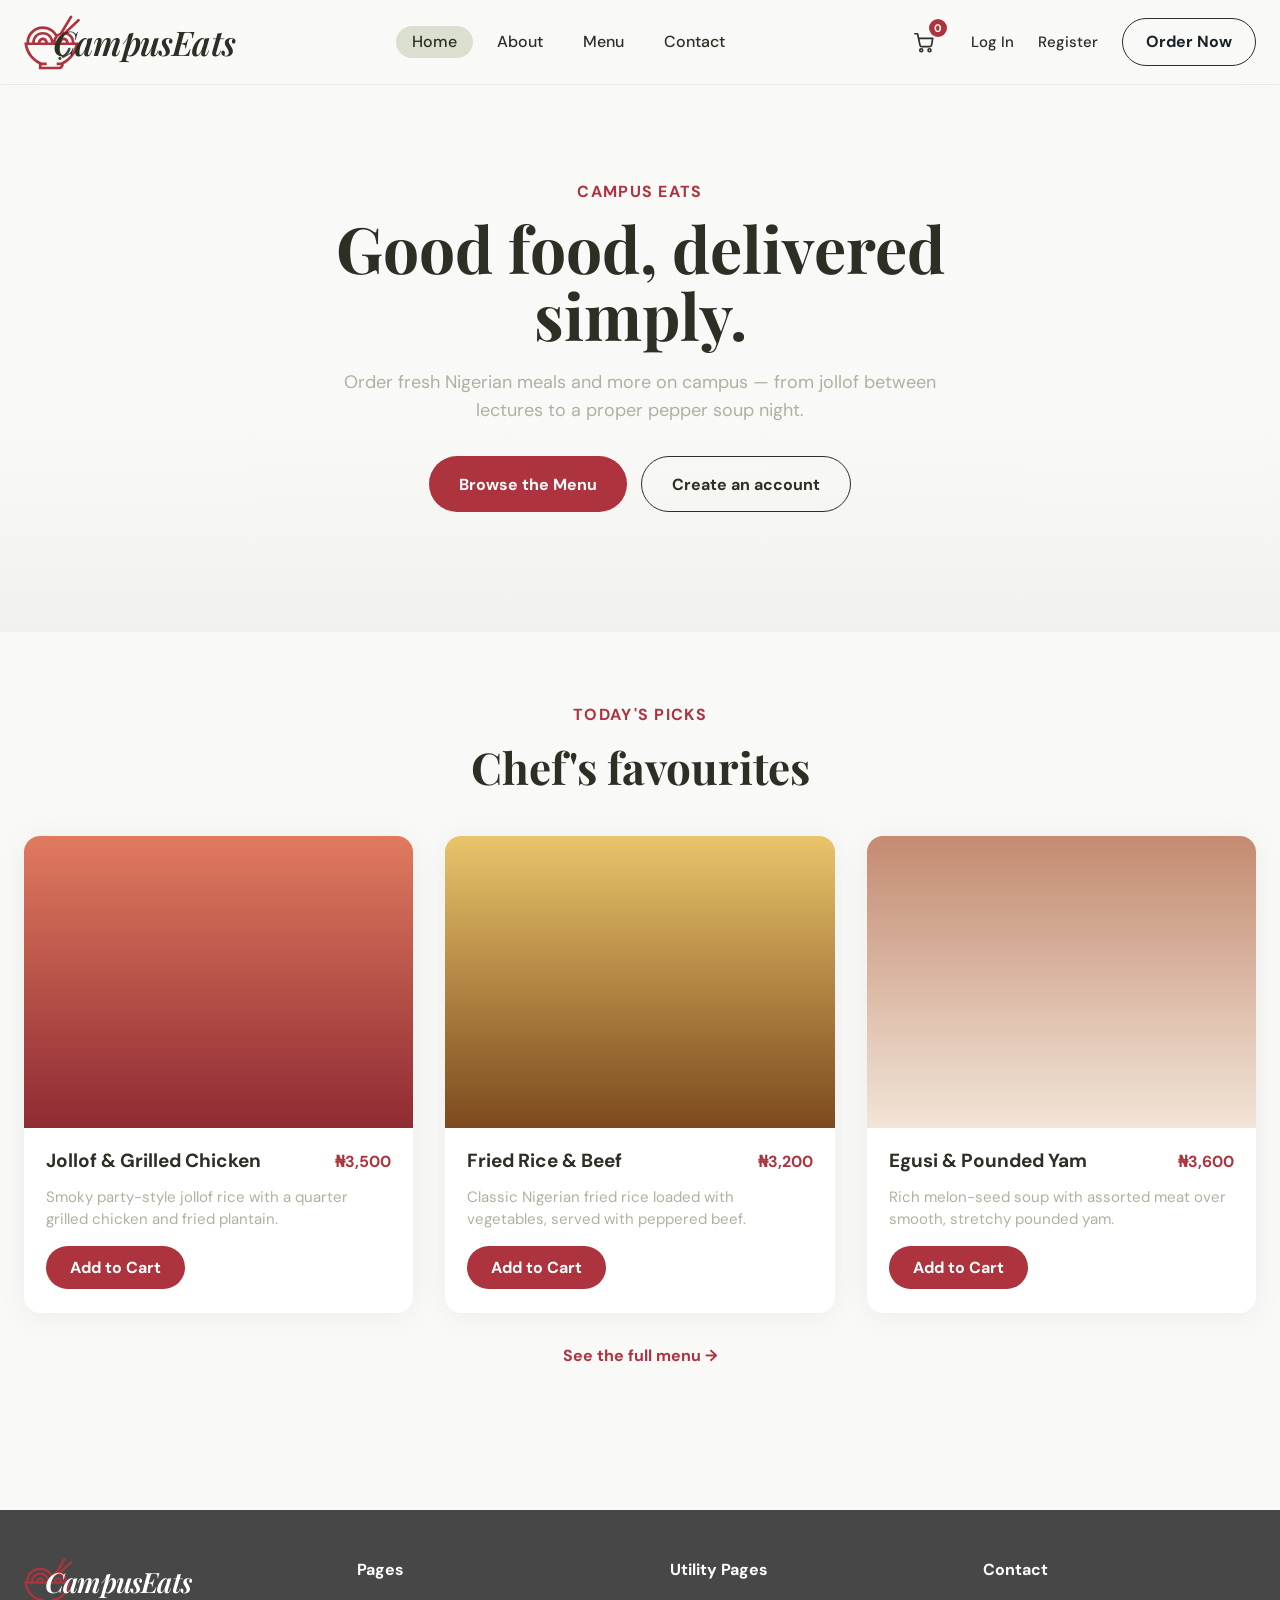
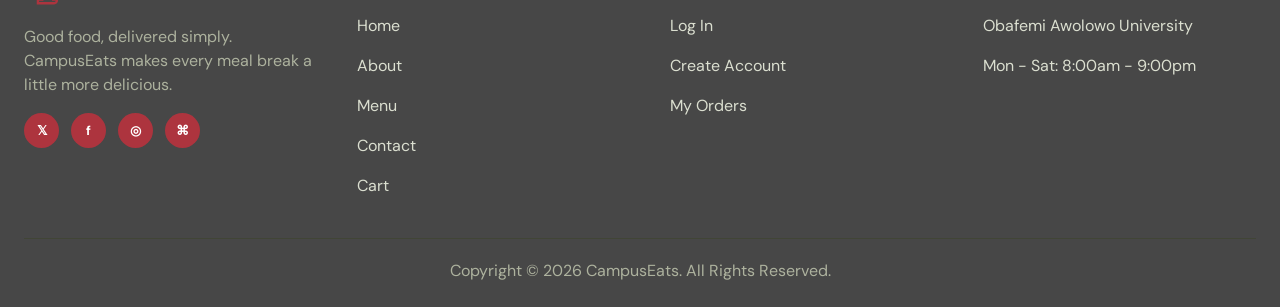
==== index.html @ 6d00146e "feat: live TheMealDB menu strip, data contract + price tablet, cart model & badge, client auth" ====
<!DOCTYPE html>
<html lang="en">
<head>
  <meta charset="UTF-8">
  <meta name="viewport" content="width=device-width, initial-scale=1.0">
  <title>CampusEats | Online Food Ordering</title>
  <link rel="stylesheet" href="css/base.css">
  <link rel="stylesheet" href="css/components.css">
  <link rel="stylesheet" href="css/pages/index.css">
</head>
<body>
  <main id="main">
    <section class="home-hero">
      <div class="site-shell home-intro">
        <p class="eyebrow">Campus Eats</p>
        <h1>Good food, delivered simply.</h1>
        <p>Order fresh Nigerian meals and more on campus — from jollof between lectures to a proper pepper soup night.</p>
        <div class="home-cta">
          <a class="home-button" href="pages/menu.html">Browse the Menu</a>
          <a class="home-button home-button--ghost" href="pages/register.html">Create an account</a>
        </div>
      </div>
    </section>

    <section class="featured site-shell">
      <div class="featured-heading">
        <p class="eyebrow">Today's Picks</p>
        <h2>Chef's favourites</h2>
      </div>
      <div class="menu-grid" id="featured-grid"></div>
      <p class="featured-more"><a href="pages/menu.html">See the full menu →</a></p>
    </section>
  </main>
  <script src="js/storage.js"></script>
  <script src="js/utils.js"></script>
  <script src="js/data.js"></script>
  <script src="js/cart.js"></script>
  <script src="js/auth.js"></script>
  <script src="js/components.js"></script>
  <script src="js/home.js"></script>
</body>
</html>
---- css/base.css ----
@import url('https://fonts.googleapis.com/css2?family=DM+Sans:wght@400;500;700&family=Playfair+Display:ital,wght@0,600;1,600&display=swap');

:root { --ink: #2c2f24; --charcoal: #474747; --cream: #f9f9f7; --sage: #dbdfd0; --muted: #adb29e; --footer-text: #dbdfd0; --accent: #ad343e; }
* { box-sizing: border-box; }
html { min-height: 100%; }
body { min-height: 100vh; margin: 0; display: flex; flex-direction: column; color: var(--ink); background: var(--cream); font-family: 'DM Sans', Arial, sans-serif; }
body.no-scroll { overflow: hidden; }
a { color: inherit; }
main { flex: 1; min-height: 20vh; display: flex; flex-direction: column; justify-content: center; }
---- css/components.css ----
.site-shell { width: min(1296px, calc(100% - 48px)); margin: 0 auto; }
.site-header { position: sticky; top: 0; z-index: 200; background: rgba(249, 249, 247, 0.85); backdrop-filter: blur(14px) saturate(180%); -webkit-backdrop-filter: blur(14px) saturate(180%); border-bottom: 1px solid rgba(44, 47, 36, 0.08); }
.primary-nav { display: flex; align-items: center; justify-content: space-between; min-height: 84px; position: relative; }
.brand { display: inline-flex; align-items: center; min-width: 212px; text-decoration: none; }
.brand img { width: 56px; height: 55px; object-fit: contain; }
.brand span { margin-left: -27px; color: var(--ink); font-family: 'Playfair Display', Georgia, serif; font-size: 34px; font-style: italic; font-weight: 600; letter-spacing: -.8px; white-space: nowrap; }
.nav-links { display: flex; align-items: center; gap: 8px; }
.nav-links a { padding: 4px 16px; border-radius: 34px; color: var(--ink); font-size: 16px; font-weight: 500; line-height: 24px; text-decoration: none; }
.nav-links a:hover, .nav-links .is-active { background: var(--sage); }
.table-button { border: 1.5px solid var(--ink); border-radius: 118px; padding: 11px 23px; color: #182226; font-weight: 700; line-height: 24px; text-decoration: none; }
.table-button:hover { color: #fff; background: var(--ink); }
.nav-toggle { display: none; border: 0; color: var(--ink); background: transparent; font-size: 25px; cursor: pointer; padding: 4px; }

.nav-actions { display: flex; align-items: center; gap: 14px; }
.cart-link { position: relative; display: inline-flex; align-items: center; justify-content: center; width: 46px; height: 46px; border-radius: 50%; color: var(--ink); text-decoration: none; }
.cart-link:hover { background: var(--sage); }
.cart-badge { position: absolute; top: 0; right: 0; min-width: 18px; height: 18px; display: inline-flex; align-items: center; justify-content: center; border-radius: 118px; padding: 0 5px; color: #fff; background: var(--accent); font-size: 11px; font-weight: 700; line-height: 1; }
.auth-state { display: inline-flex; align-items: center; gap: 4px; }
.auth-link { padding: 8px 10px; border-radius: 34px; color: var(--ink); font-size: 15px; font-weight: 500; text-decoration: none; }
.auth-link:hover { background: var(--sage); }
.auth-welcome { color: var(--ink); font-size: 15px; font-weight: 600; }
.auth-button { border: 0; border-radius: 34px; padding: 8px 14px; color: var(--accent); background: transparent; font: inherit; font-size: 15px; font-weight: 700; cursor: pointer; }
.auth-button:hover { background: var(--sage); }

.form-status { margin: -8px 0 0; color: var(--accent); font-size: 15px; font-weight: 600; text-align: center; line-height: 22px; }
.form-status.is-success { color: #2f7d4f; }

.site-footer { margin-top: 48px; padding-top: 48px; color: var(--footer-text); background: var(--charcoal); }
.footer-grid { display: grid; grid-template-columns: 293px 1fr 1fr 1fr; gap: 40px; padding-bottom: 40px; }
.brand--footer { margin-bottom: 20px; }.brand--footer img { width: 48px; height: 47px; }.brand--footer span { color: #fff; font-size: 28px; }
.footer-intro p { margin: 0 0 16px; color: var(--muted); font-size: 16px; line-height: 24px; }
.social-links { display: flex; align-items: center; gap: 4px; }
.social-links a { display: grid; width: 27px; height: 27px; place-items: center; border-radius: 50%; color: #fff; background: rgba(255,255,255,.12); font-weight: 700; font-size: 13px; text-decoration: none; }
.social-links--footer { gap: 12px; }.social-links--footer a { width: 35px; height: 35px; background: var(--accent); }
.footer-links { display: flex; flex-direction: column; gap: 16px; }.footer-links h2 { margin: 0 0 16px; color: #fff; font-size: 16px; line-height: 24px; }.footer-links a, .footer-links span { color: var(--footer-text); font-size: 16px; line-height: 24px; text-decoration: none; }.footer-links a:hover { color: #fff; }
.footer-bottom { border-top: 1px solid #414536; padding: 20px 0 24px; color: var(--muted); text-align: center; font-size: 16px; line-height: 24px; }

.brand:focus-visible, .nav-toggle:focus-visible, .nav-links a:focus-visible, .table-button:focus-visible, .cart-link:focus-visible, .auth-link:focus-visible, .auth-button:focus-visible, .social-links a:focus-visible, .footer-links a:focus-visible {
  outline: 3px solid var(--accent); outline-offset: 2px; border-radius: 4px;
}

.auth-hero { min-height: 740px; padding: 88px 24px 120px; background: linear-gradient(180deg, #f9f9f7 0, #f9f9f7 62%, #f1f1ed 100%); }.auth-heading { max-width: 620px; margin: 0 auto 42px; text-align: center; }.eyebrow { margin: 0 0 12px; color: #ad343e; font-size: 16px; font-weight: 700; letter-spacing: .08em; text-transform: uppercase; }.auth-heading h1 { margin: 0; color: #2c2f24; font-family: 'Playfair Display', Georgia, serif; font-size: clamp(42px, 5vw, 64px); line-height: 1.05; }.auth-heading > p:last-child { margin: 20px auto 0; color: #737865; font-size: 18px; line-height: 28px; }.auth-card { display: grid; gap: 24px; width: min(100%, 560px); margin: 0 auto; padding: 40px; border-radius: 16px; background: #fff; box-shadow: 0 3px 60px rgba(0,0,0,.08); }.form-row { display: grid; grid-template-columns: 1fr 1fr; gap: 20px; }.form-field { display: grid; gap: 8px; }.form-field label { color: #2c2f24; font-size: 16px; font-weight: 700; line-height: 24px; }.form-field input { width: 100%; height: 60px; border: 1px solid #dbdfd0; border-radius: 72px; padding: 0 24px; color: #2c2f24; background: #fff; font: inherit; outline: none; }.form-field input::placeholder { color: #737865; }.form-field input:focus { border-color: #ad343e; box-shadow: 0 0 0 3px rgba(173,52,62,.12); }.auth-options { display: flex; justify-content: space-between; gap: 16px; margin-top: -4px; font-size: 14px; }.auth-options a, .check-label a, .auth-switch a { color: #ad343e; font-weight: 700; }.check-label { display: inline-flex; align-items: flex-start; gap: 9px; color: #737865; font-size: 14px; line-height: 20px; }.check-label input { width: 16px; height: 16px; margin: 2px 0 0; accent-color: #ad343e; }.terms { margin-top: -3px; }.auth-submit { display: inline-flex; width: 100%; min-height: 64px; align-items: center; justify-content: center; border: 0; border-radius: 118px; padding: 16px 32px; color: #fff; background: #ad343e; font: inherit; font-weight: 700; line-height: 24px; cursor: pointer; }.auth-submit:hover { background: #902a32; }.auth-switch { margin: 0; color: #737865; text-align: center; font-size: 14px; }.auth-switch a { text-decoration: none; }.auth-switch a:hover, .auth-options a:hover, .check-label a:hover { text-decoration: underline; }@media (max-width: 540px) { .auth-hero { min-height: auto; padding: 64px 16px 78px; }.auth-heading { margin-bottom: 30px; }.auth-heading > p:last-child { font-size: 16px; line-height: 25px; }.auth-card { gap: 20px; padding: 28px 20px; }.form-row { grid-template-columns: 1fr; gap: 20px; }.auth-options { align-items: flex-start; flex-direction: column; gap: 10px; } }

@media (max-width: 1100px) { .footer-grid { grid-template-columns: 1fr 1fr; gap: 32px; }.footer-intro { grid-column: 1 / -1; } }

@media (max-width: 760px) {
  .site-shell { width: min(100% - 32px, 1296px); }
  .primary-nav { min-height: 72px; }
  .brand { min-width: 0; }
  .brand img { width: 45px; height: 44px; }
  .brand span { font-size: 27px; }
  .nav-toggle { display: block; margin-left: auto; }
  .table-button { display: none; }
  .nav-actions { gap: 8px; }
  .auth-state { display: none; }
  .nav-links { display: none; width: 100%; flex-direction: column; align-items: center; gap: 8px; padding: 8px 0 48px; }
  .nav-links.is-open { display: flex; }
  .site-header.is-menu-open { display: flex; position: fixed; inset: 0; overflow-y: auto; flex-direction: column; background: rgba(249, 249, 247, 0.85); border-bottom: 0; }
  .site-header.is-menu-open .primary-nav { flex: 1; min-height: 0; width: 100%; flex-direction: column; align-items: center; justify-content: center; gap: 16px; padding: 24px 24px 48px; }
  .site-header.is-menu-open .nav-toggle { position: absolute; top: 22px; right: 8px; }
  .site-header.is-menu-open .brand { display: none; }
  .nav-links a { padding: 14px 20px; color: var(--ink); font-size: 22px; }
  .nav-links a:hover, .nav-links .is-active { background: var(--sage); color: var(--ink); }
  .site-footer { margin-top: 32px; padding-top: 40px; }
  .footer-grid { grid-template-columns: 1fr; gap: 32px; padding-bottom: 32px; }
  .footer-bottom { padding: 20px 0 24px; font-size: 14px; }
}
---- css/pages/index.css ----
.home-hero { padding: 96px 24px 120px; background: linear-gradient(180deg, #f9f9f7 0, #f9f9f7 62%, #f1f1ed 100%); }
.home-intro { max-width: 640px; text-align: center; }
.home-intro h1 { margin: 0; color: var(--ink); font-family: "Playfair Display", Georgia, serif; font-size: clamp(40px, 5.5vw, 64px); line-height: 1.05; }
.home-intro > p:last-of-type { margin: 20px auto 0; color: var(--muted); font-size: 18px; line-height: 28px; }
.home-cta { display: flex; flex-wrap: wrap; justify-content: center; gap: 14px; margin-top: 32px; }
.home-button { display: inline-flex; min-height: 56px; align-items: center; justify-content: center; border-radius: 118px; padding: 14px 30px; color: #fff; background: var(--accent); font-weight: 700; text-decoration: none; }
.home-button:hover { background: #902a32; }
.home-button--ghost { color: var(--ink); background: transparent; border: 1.5px solid var(--ink); }
.home-button--ghost:hover { color: #fff; background: var(--ink); }

.featured { padding: 72px 0 80px; }
.featured-heading { text-align: center; margin-bottom: 40px; }
.featured-heading h2 { margin: 0; color: var(--ink); font-family: "Playfair Display", Georgia, serif; font-size: clamp(30px, 4vw, 44px); }
.featured-more { text-align: center; margin-top: -16px; }
.featured-more a { color: var(--accent); font-weight: 700; text-decoration: none; }
.featured-more a:hover { text-decoration: underline; }

.menu-grid { display: grid; grid-template-columns: repeat(3, 1fr); gap: 32px; padding-bottom: 48px; }
.menu-card { display: flex; flex-direction: column; overflow: hidden; border-radius: 16px; background: #fff; box-shadow: 0 3px 30px rgba(0, 0, 0, 0.06); }
.menu-card-media { aspect-ratio: 4 / 3; overflow: hidden; background: var(--sage); }
.menu-card-media img { width: 100%; height: 100%; object-fit: cover; display: block; }
.menu-card-body { display: flex; flex-direction: column; gap: 12px; padding: 20px 22px 24px; }
.menu-card-top { display: flex; align-items: baseline; justify-content: space-between; gap: 12px; }
.menu-card-top h3 { margin: 0; color: var(--ink); font-size: 19px; line-height: 26px; }
.menu-card-top .price { flex-shrink: 0; color: var(--accent); font-weight: 700; }
.menu-card-body p { margin: 0; color: var(--muted); font-size: 15px; line-height: 22px; }
.btn-add { align-self: flex-start; margin-top: 4px; border: 0; border-radius: 118px; padding: 11px 24px; color: #fff; background: var(--accent); font: inherit; font-weight: 700; cursor: pointer; }
.btn-add:hover { background: #902a32; }

@media (max-width: 1024px) { .menu-grid { grid-template-columns: repeat(2, 1fr); } }
@media (max-width: 620px) {
  .home-hero { padding: 64px 16px 80px; }
  .menu-grid { grid-template-columns: 1fr; gap: 24px; }
  .featured { padding: 56px 0 64px; }
}
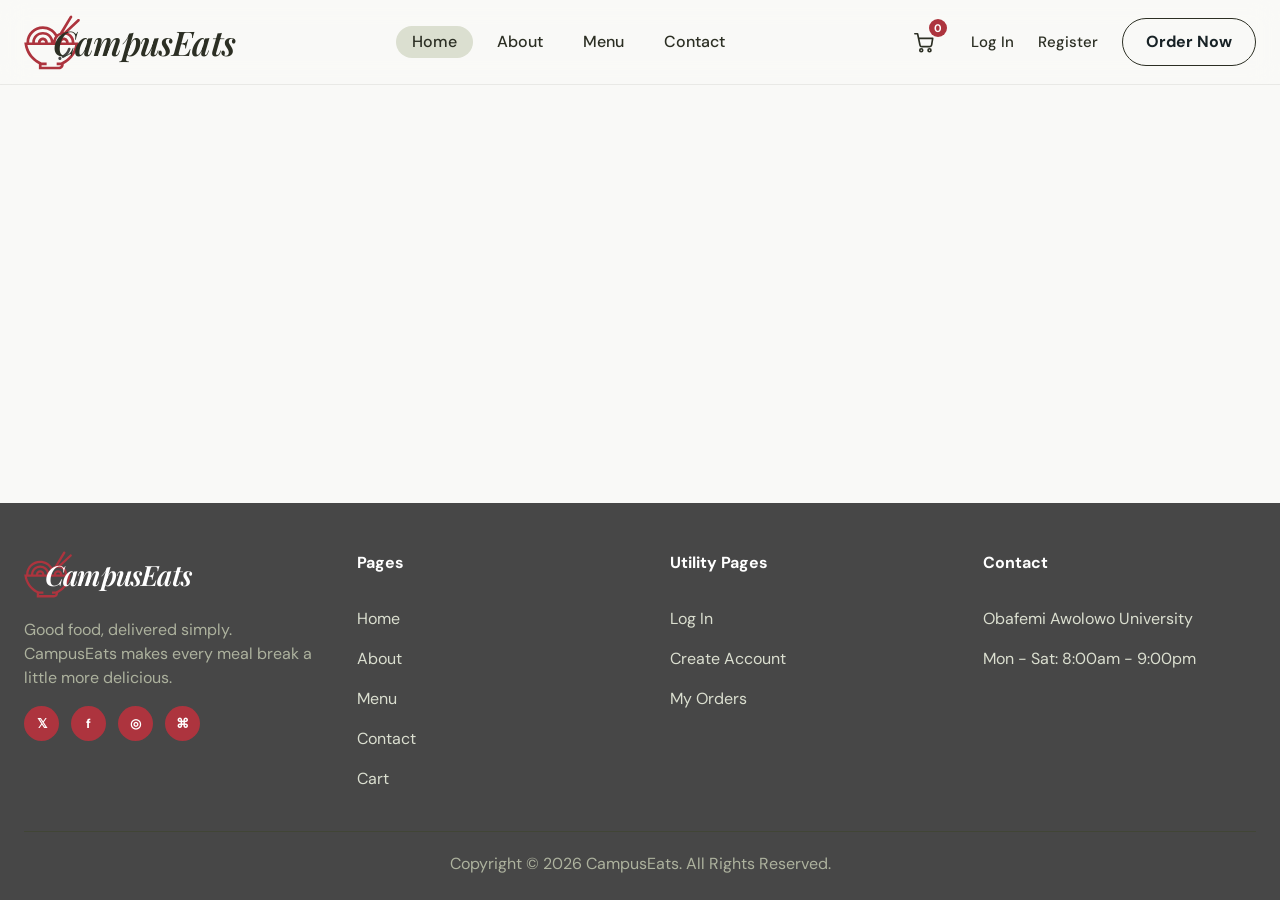
==== commit 28ef3276: "Redesign menu with pagination and live food images; move auth to root" ====
--- a/index.html
+++ b/index.html
@@ -9,34 +9,12 @@
   <link rel="stylesheet" href="css/pages/index.css">
 </head>
 <body>
-  <main id="main">
-    <section class="home-hero">
-      <div class="site-shell home-intro">
-        <p class="eyebrow">Campus Eats</p>
-        <h1>Good food, delivered simply.</h1>
-        <p>Order fresh Nigerian meals and more on campus — from jollof between lectures to a proper pepper soup night.</p>
-        <div class="home-cta">
-          <a class="home-button" href="pages/menu.html">Browse the Menu</a>
-          <a class="home-button home-button--ghost" href="pages/register.html">Create an account</a>
-        </div>
-      </div>
-    </section>
-
-    <section class="featured site-shell">
-      <div class="featured-heading">
-        <p class="eyebrow">Today's Picks</p>
-        <h2>Chef's favourites</h2>
-      </div>
-      <div class="menu-grid" id="featured-grid"></div>
-      <p class="featured-more"><a href="pages/menu.html">See the full menu →</a></p>
-    </section>
-  </main>
+  <main id="main"></main>
   <script src="js/storage.js"></script>
   <script src="js/utils.js"></script>
   <script src="js/data.js"></script>
   <script src="js/cart.js"></script>
   <script src="js/auth.js"></script>
   <script src="js/components.js"></script>
-  <script src="js/home.js"></script>
 </body>
 </html>
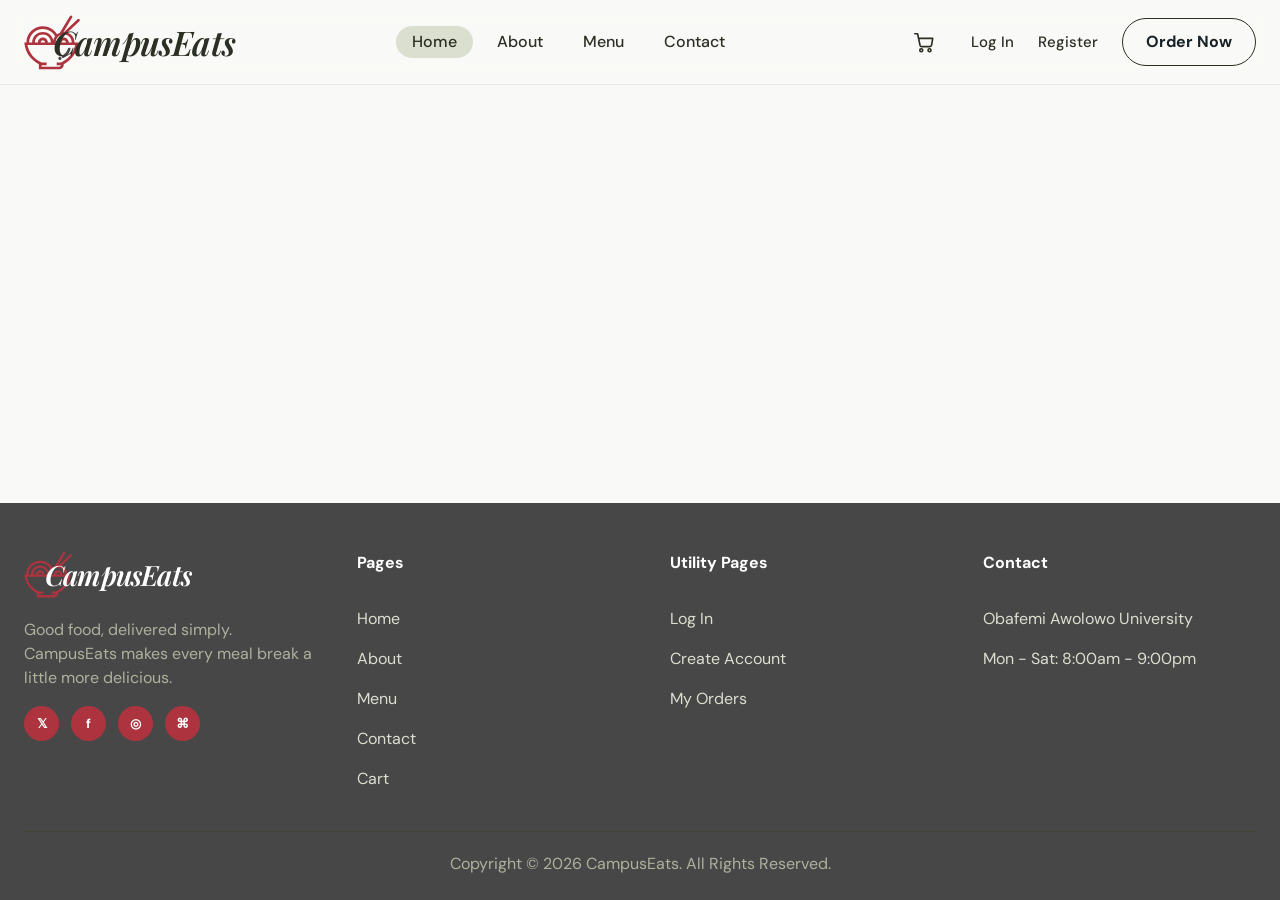
==== commit 5d4bbb81: "Show sign-in/register toast instead of inline prompt; add logo favicon to all pages" ====
--- a/index.html
+++ b/index.html
@@ -5,6 +5,7 @@
   <meta name="viewport" content="width=device-width, initial-scale=1.0">
   <title>CampusEats | Online Food Ordering</title>
   <link rel="stylesheet" href="css/base.css">
+  <link rel="icon" type="image/svg+xml" href="assets/logo-mark.svg">
   <link rel="stylesheet" href="css/components.css">
   <link rel="stylesheet" href="css/pages/index.css">
 </head>
--- a/css/base.css
+++ b/css/base.css
@@ -2,6 +2,7 @@
 
 :root { --ink: #2c2f24; --charcoal: #474747; --cream: #f9f9f7; --sage: #dbdfd0; --muted: #adb29e; --footer-text: #dbdfd0; --accent: #ad343e; }
 * { box-sizing: border-box; }
+[hidden] { display: none !important; }
 html { min-height: 100%; }
 body { min-height: 100vh; margin: 0; display: flex; flex-direction: column; color: var(--ink); background: var(--cream); font-family: 'DM Sans', Arial, sans-serif; }
 body.no-scroll { overflow: hidden; }
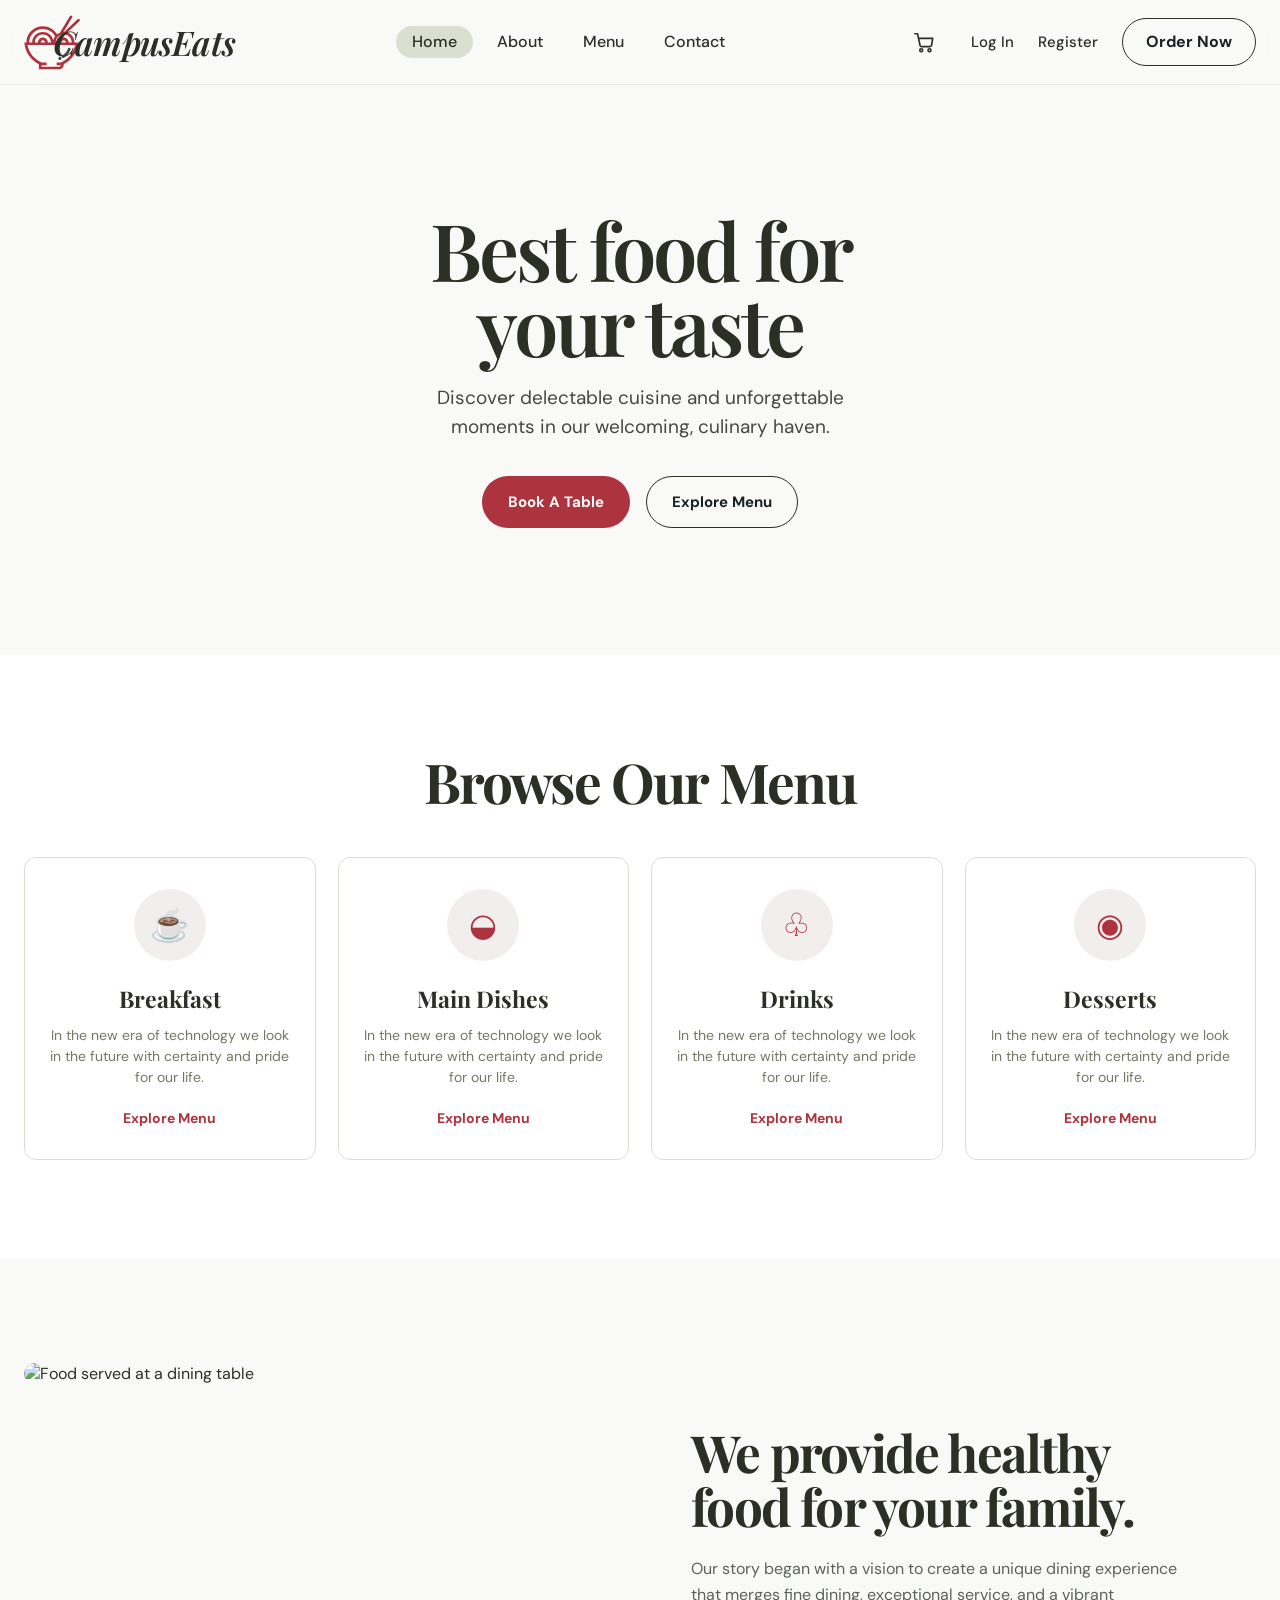
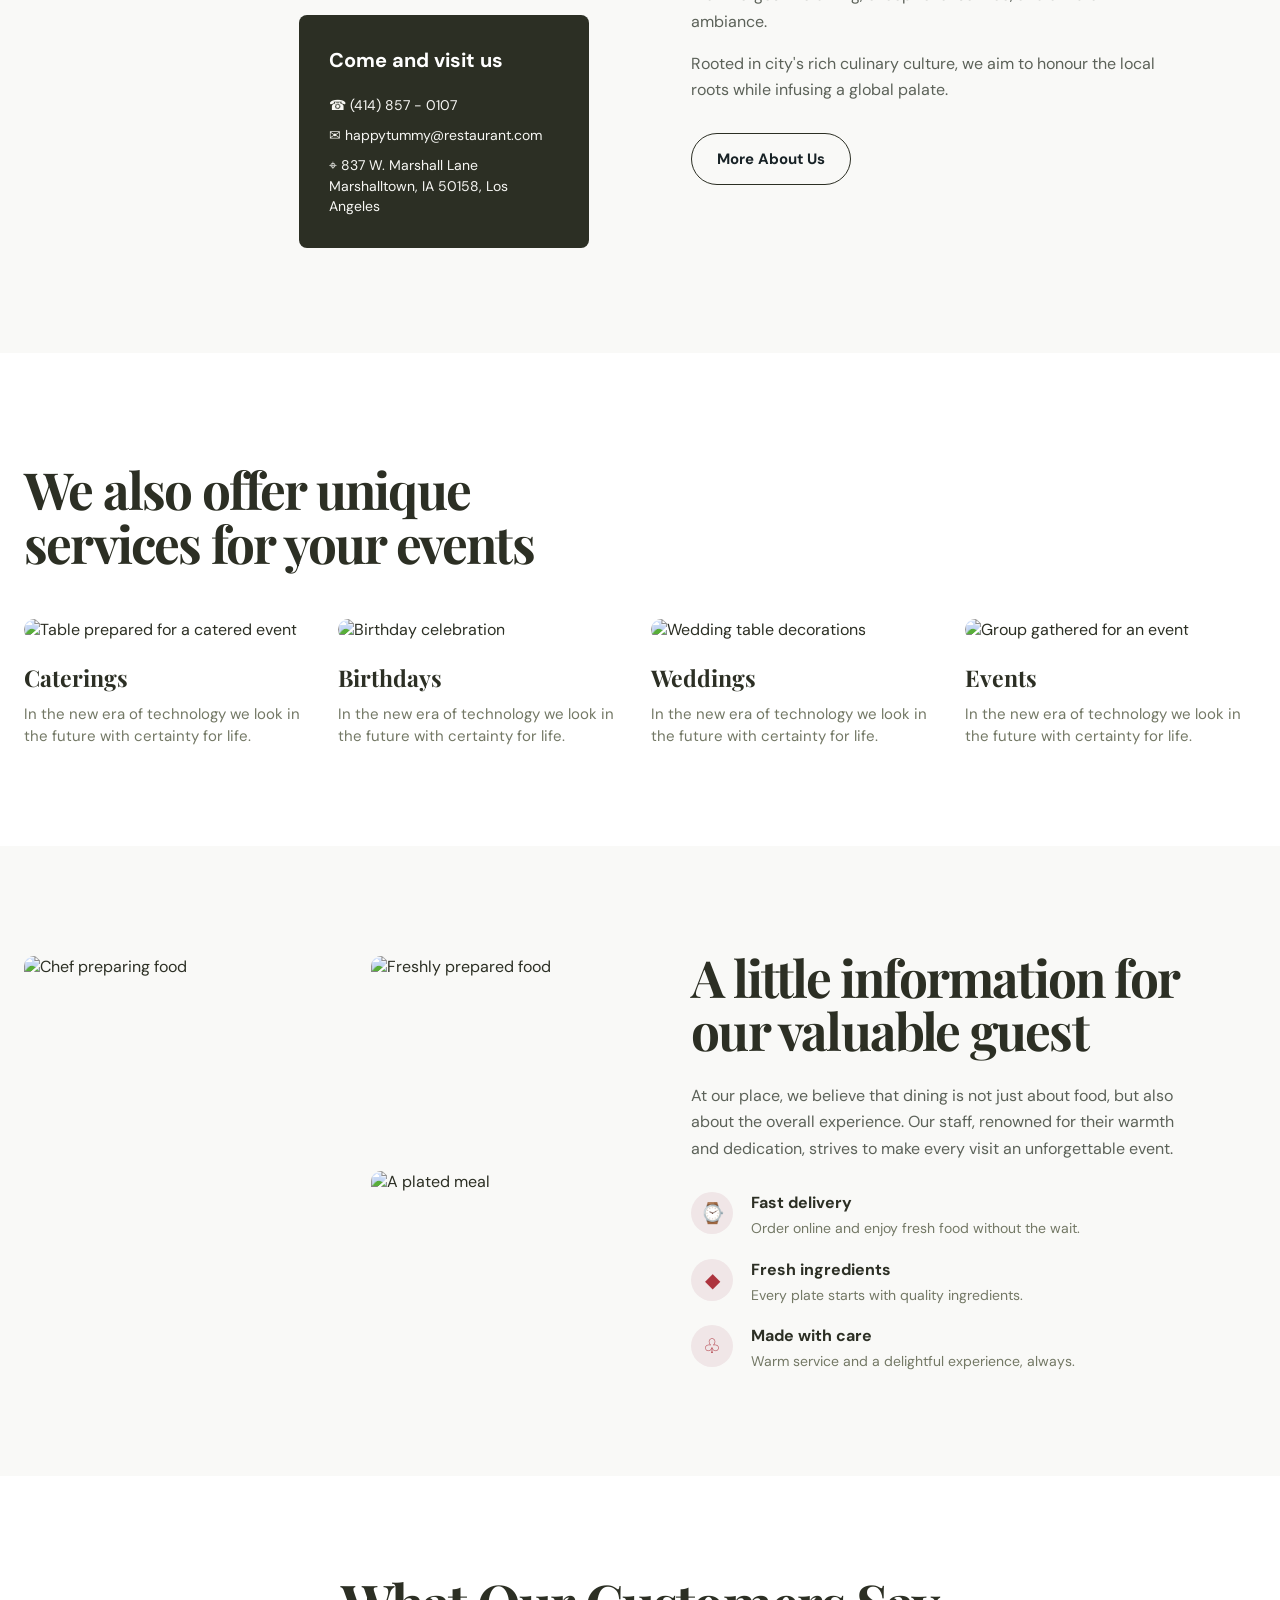
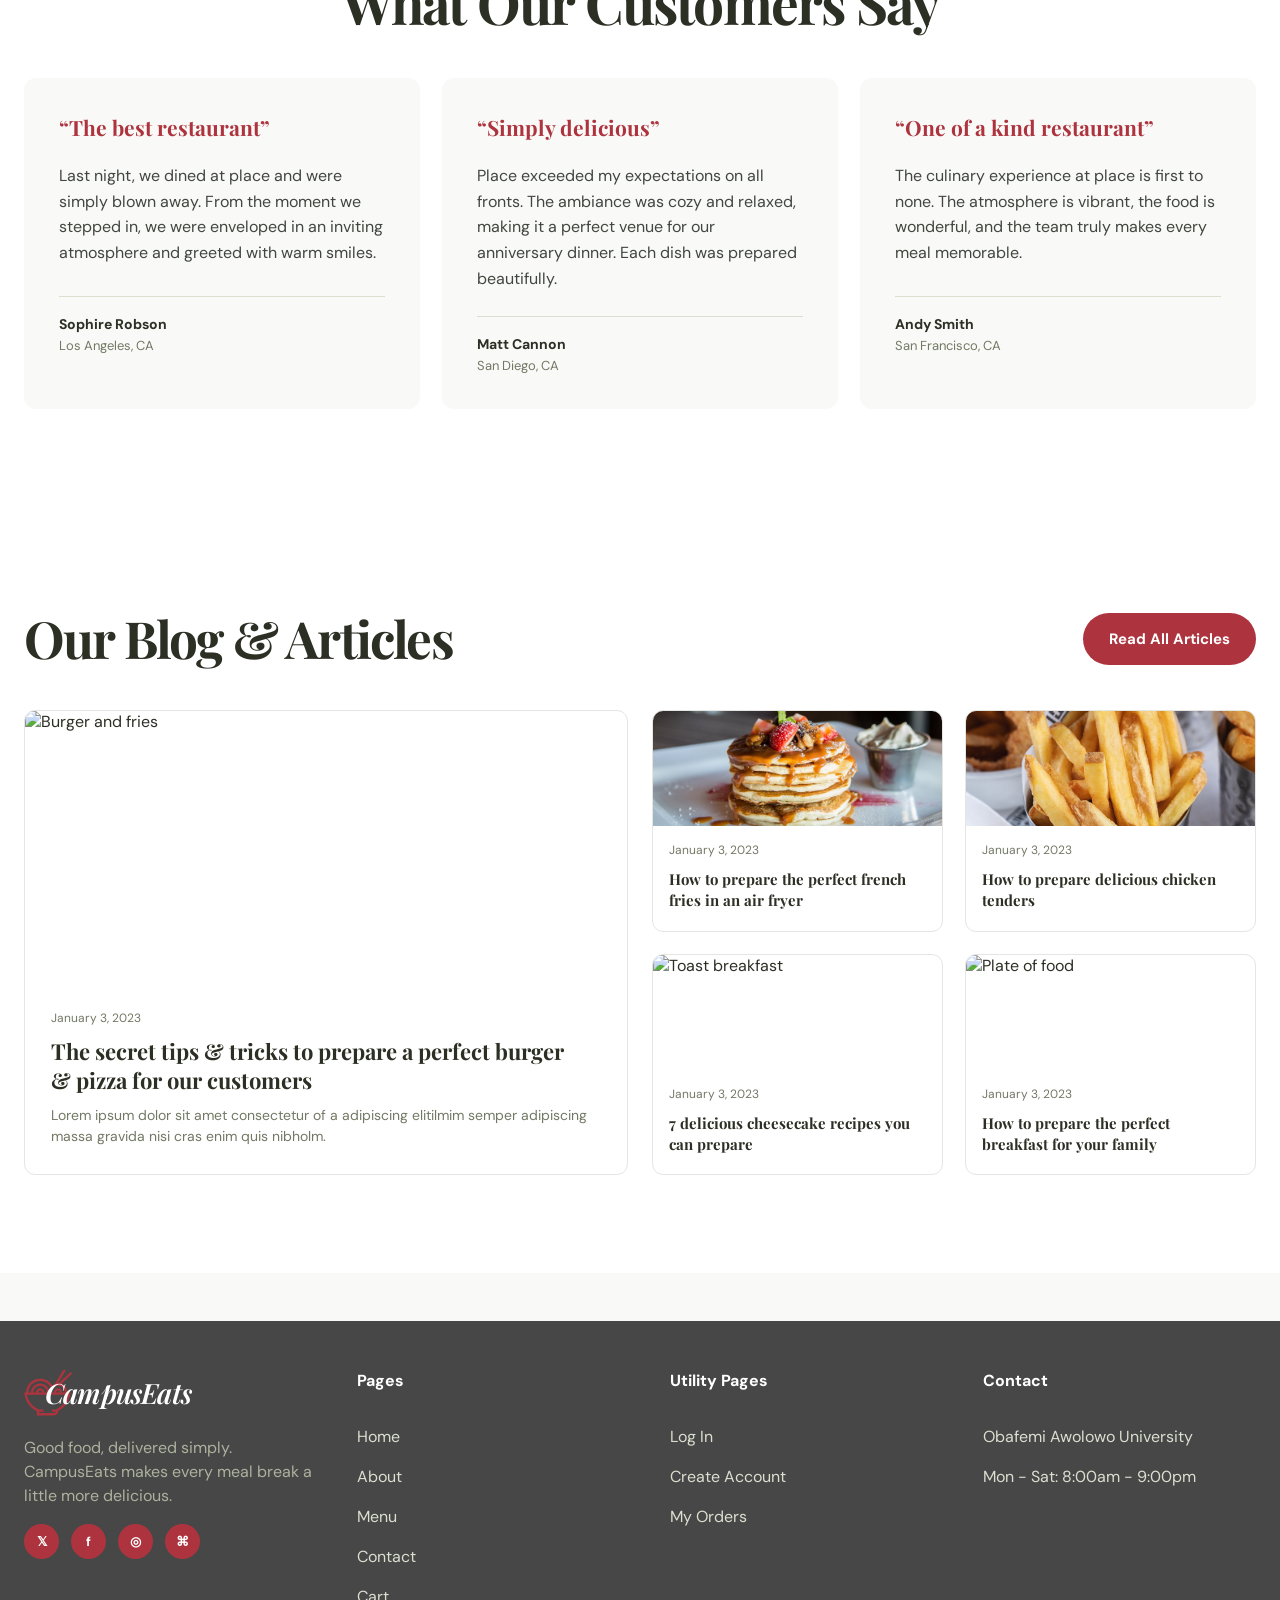
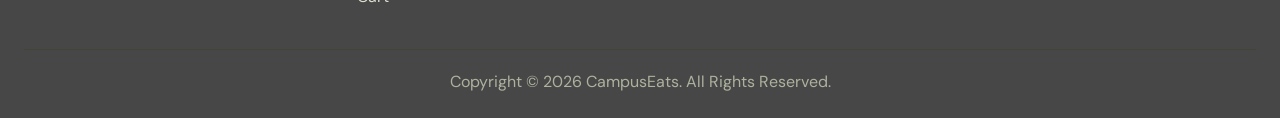
==== commit b1f83a15: "design: use hero.png as homepage hero background" ====
--- a/index.html
+++ b/index.html
@@ -10,7 +10,15 @@
   <link rel="stylesheet" href="css/pages/index.css">
 </head>
 <body>
-  <main id="main"></main>
+  <main id="main" class="bistro-home">
+    <section class="bistro-hero" aria-labelledby="hero-title"><div class="bistro-wrap hero-content"><h1 id="hero-title">Best food for<br>your taste</h1><p>Discover delectable cuisine and unforgettable moments in our welcoming, culinary haven.</p><div class="bistro-actions"><a class="bistro-button bistro-button--red" href="pages/checkout.html">Book A Table</a><a class="bistro-button bistro-button--line" href="pages/menu.html">Explore Menu</a></div></div></section>
+    <section class="bistro-section bistro-wrap" aria-labelledby="browse-title"><h2 class="bistro-title" id="browse-title">Browse Our Menu</h2><div class="bistro-categories"><a href="pages/menu.html"><i>☕</i><h3>Breakfast</h3><p>In the new era of technology we look in the future with certainty and pride for our life.</p><b>Explore Menu</b></a><a href="pages/menu.html"><i>◒</i><h3>Main Dishes</h3><p>In the new era of technology we look in the future with certainty and pride for our life.</p><b>Explore Menu</b></a><a href="pages/menu.html"><i>♧</i><h3>Drinks</h3><p>In the new era of technology we look in the future with certainty and pride for our life.</p><b>Explore Menu</b></a><a href="pages/menu.html"><i>◉</i><h3>Desserts</h3><p>In the new era of technology we look in the future with certainty and pride for our life.</p><b>Explore Menu</b></a></div></section>
+    <section class="bistro-about"><div class="bistro-wrap about-grid"><div class="about-images"><img src="https://images.unsplash.com/photo-1600891964092-4316c288032e?auto=format&amp;fit=crop&amp;w=1000&amp;q=85" alt="Food served at a dining table"><aside><h3>Come and visit us</h3><p>☎ (414) 857 - 0107</p><p>✉ happytummy@restaurant.com</p><p>⌖ 837 W. Marshall Lane Marshalltown, IA 50158, Los Angeles</p></aside></div><div><h2>We provide healthy food for your family.</h2><p>Our story began with a vision to create a unique dining experience that merges fine dining, exceptional service, and a vibrant ambiance.</p><p>Rooted in city's rich culinary culture, we aim to honour the local roots while infusing a global palate.</p><a class="bistro-button bistro-button--line" href="pages/about.html">More About Us</a></div></div></section>
+    <section class="bistro-section bistro-wrap features"><div class="feature-intro"><h2>We also offer unique services for your events</h2></div><div class="feature-cards"><article><img src="https://images.unsplash.com/photo-1519167758481-83f550bb49b3?auto=format&amp;fit=crop&amp;w=800&amp;q=85" alt="Table prepared for a catered event"><h3>Caterings</h3><p>In the new era of technology we look in the future with certainty for life.</p></article><article><img src="https://images.unsplash.com/photo-1517457373958-b7bdd4587205?auto=format&amp;fit=crop&amp;w=800&amp;q=85" alt="Birthday celebration"><h3>Birthdays</h3><p>In the new era of technology we look in the future with certainty for life.</p></article><article><img src="https://images.unsplash.com/photo-1464366400600-7168b8af9bc3?auto=format&amp;fit=crop&amp;w=800&amp;q=85" alt="Wedding table decorations"><h3>Weddings</h3><p>In the new era of technology we look in the future with certainty for life.</p></article><article><img src="https://images.unsplash.com/photo-1507504031003-b417219a0fde?auto=format&amp;fit=crop&amp;w=800&amp;q=85" alt="Group gathered for an event"><h3>Events</h3><p>In the new era of technology we look in the future with certainty for life.</p></article></div></section>
+    <section class="bistro-info"><div class="bistro-wrap info-grid"><div class="info-gallery"><img class="info-gallery__large" src="https://images.unsplash.com/photo-1556910103-1c02745aae4d?auto=format&amp;fit=crop&amp;w=900&amp;q=85" alt="Chef preparing food"><img class="info-gallery__top" src="https://images.unsplash.com/photo-1543353071-873f17a7a088?auto=format&amp;fit=crop&amp;w=500&amp;q=85" alt="Freshly prepared food"><img class="info-gallery__bottom" src="https://images.unsplash.com/photo-1569058242253-92a9c755a0ec?auto=format&amp;fit=crop&amp;w=500&amp;q=85" alt="A plated meal"></div><div><h2>A little information for our valuable guest</h2><p>At our place, we believe that dining is not just about food, but also about the overall experience. Our staff, renowned for their warmth and dedication, strives to make every visit an unforgettable event.</p><ul><li><span>⌚</span><div><h3>Fast delivery</h3><p>Order online and enjoy fresh food without the wait.</p></div></li><li><span>◆</span><div><h3>Fresh ingredients</h3><p>Every plate starts with quality ingredients.</p></div></li><li><span>♧</span><div><h3>Made with care</h3><p>Warm service and a delightful experience, always.</p></div></li></ul></div></div></section>
+    <section class="bistro-section bistro-reviews" aria-labelledby="review-title"><div class="bistro-wrap"><h2 class="bistro-title" id="review-title">What Our Customers Say</h2><div class="review-cards"><blockquote><h3>“The best restaurant”</h3><p>Last night, we dined at place and were simply blown away. From the moment we stepped in, we were enveloped in an inviting atmosphere and greeted with warm smiles.</p><footer><b>Sophire Robson</b><span>Los Angeles, CA</span></footer></blockquote><blockquote><h3>“Simply delicious”</h3><p>Place exceeded my expectations on all fronts. The ambiance was cozy and relaxed, making it a perfect venue for our anniversary dinner. Each dish was prepared beautifully.</p><footer><b>Matt Cannon</b><span>San Diego, CA</span></footer></blockquote><blockquote><h3>“One of a kind restaurant”</h3><p>The culinary experience at place is first to none. The atmosphere is vibrant, the food is wonderful, and the team truly makes every meal memorable.</p><footer><b>Andy Smith</b><span>San Francisco, CA</span></footer></blockquote></div></div></section>
+    <section class="bistro-section bistro-wrap bistro-blog" aria-labelledby="blog-title"><div class="blog-head"><h2 id="blog-title">Our Blog &amp; Articles</h2><a class="bistro-button bistro-button--red" href="pages/about.html">Read All Articles</a></div><div class="blog-grid"><article class="blog-feature"><img src="https://images.unsplash.com/photo-1568901346375-23c9450c58cd?auto=format&amp;fit=crop&amp;w=1100&amp;q=85" alt="Burger and fries"><div><small>January 3, 2023</small><h3>The secret tips &amp; tricks to prepare a perfect burger &amp; pizza for our customers</h3><p>Lorem ipsum dolor sit amet consectetur of a adipiscing elitilmim semper adipiscing massa gravida nisi cras enim quis nibholm.</p></div></article><div class="blog-small"><article><img src="assets/footer-1.jpg" alt="Pancakes"><small>January 3, 2023</small><h3>How to prepare the perfect french fries in an air fryer</h3></article><article><img src="assets/footer-3.jpg" alt="French fries"><small>January 3, 2023</small><h3>How to prepare delicious chicken tenders</h3></article><article><img src="https://images.unsplash.com/photo-1484723091739-30a097e8f929?auto=format&amp;fit=crop&amp;w=600&amp;q=85" alt="Toast breakfast"><small>January 3, 2023</small><h3>7 delicious cheesecake recipes you can prepare</h3></article><article><img src="https://images.unsplash.com/photo-1600891963935-9e50ca0928d5?auto=format&amp;fit=crop&amp;w=600&amp;q=85" alt="Plate of food"><small>January 3, 2023</small><h3>How to prepare the perfect breakfast for your family</h3></article></div></div></section>
+  </main>
   <script src="js/storage.js"></script>
   <script src="js/utils.js"></script>
   <script src="js/data.js"></script>
@@ -18,4 +26,4 @@
   <script src="js/auth.js"></script>
   <script src="js/components.js"></script>
 </body>
-</html>+</html>
--- a/css/pages/index.css
+++ b/css/pages/index.css
@@ -0,0 +1,6 @@
+.bistro-home{display:block;background:#fff;color:#2c2f24}.bistro-wrap{width:min(1296px,calc(100% - 48px));margin:0 auto}.bistro-home h1,.bistro-home h2,.bistro-home h3{font-family:'Playfair Display',Georgia,serif}.bistro-hero{position:relative;display:grid;min-height:570px;place-items:center;overflow:hidden;background:#f9f9f7 url(../assets/hero.png) center/cover no-repeat;text-align:center}.hero-content{position:relative;z-index:1;max-width:660px;padding:88px 0}.hero-content h1{margin:0 0 23px;font-size:clamp(56px,6.2vw,82px);font-weight:600;letter-spacing:-3px;line-height:.94}.hero-content p{max-width:490px;margin:0 auto;color:#474747;font-size:19px;line-height:1.52}.bistro-actions{display:flex;justify-content:center;gap:16px;margin-top:34px}.bistro-button{display:inline-flex;min-height:52px;align-items:center;justify-content:center;border:1.5px solid transparent;border-radius:99px;padding:13px 25px;font-size:15px;font-weight:700;text-decoration:none;transition:.2s ease}.bistro-button:hover{transform:translateY(-2px)}.bistro-button--red{color:#fff;background:#ad343e}.bistro-button--red:hover{background:#8e2730}.bistro-button--line{border-color:#2c2f24;color:#182226}.bistro-button--line:hover{color:#fff;background:#2c2f24}
+.bistro-section{padding:98px 0}.bistro-title{margin:0 0 48px;font-size:clamp(39px,4.4vw,55px);letter-spacing:-1.8px;line-height:1.02;text-align:center}.bistro-categories{display:grid;grid-template-columns:repeat(4,1fr);gap:22px}.bistro-categories a{min-height:295px;padding:31px 25px;border:1px solid #dbdfd0;border-radius:12px;color:inherit;text-align:center;text-decoration:none;transition:.2s ease}.bistro-categories a:hover{transform:translateY(-5px);border-color:#ad343e;box-shadow:0 14px 30px rgba(44,47,36,.09)}.bistro-categories i{display:grid;width:72px;height:72px;place-items:center;margin:0 auto 22px;border-radius:50%;color:#ad343e;background:#f3eeee;font-family:Georgia,serif;font-size:32px;font-style:normal}.bistro-categories h3{margin:0 0 11px;font-size:23px}.bistro-categories p{min-height:62px;margin:0 0 19px;color:#737865;font-size:14px;line-height:1.5}.bistro-categories b{color:#ad343e;font-size:14px}
+.bistro-about{padding:105px 0;background:#f9f9f7}.about-grid{display:grid;grid-template-columns:1fr 1fr;align-items:center;gap:clamp(50px,8vw,120px)}.about-images{position:relative;min-height:485px}.about-images>img{width:77%;height:450px;object-fit:cover;border-radius:12px}.about-images aside{position:absolute;right:0;bottom:0;display:grid;gap:10px;width:290px;padding:32px 30px;border-radius:8px;color:#fff;background:#2c2f24}.about-images aside h3{margin:0 0 12px;font-family:'DM Sans',Arial,sans-serif;font-size:20px}.about-images aside p{margin:0;color:#f7f7f4;font-size:14px;line-height:1.45}.about-grid h2,.info-grid h2,.feature-intro h2,.blog-head h2{max-width:515px;margin:0 0 22px;font-size:clamp(38px,4vw,54px);letter-spacing:-1.8px;line-height:1.05}.about-grid>div:last-child>p,.info-grid>div:last-child>p{max-width:500px;color:#5c6259;font-size:16px;line-height:1.65}.about-grid .bistro-button{margin-top:13px}
+.features{padding-top:110px}.feature-intro{margin-bottom:48px}.feature-cards{display:grid;grid-template-columns:repeat(4,1fr);gap:22px}.feature-cards img{width:100%;height:230px;border-radius:11px;object-fit:cover}.feature-cards h3{margin:22px 0 10px;font-size:23px}.feature-cards p{margin:0;color:#737865;font-size:15px;line-height:1.5}.bistro-info{padding:105px 0;background:#f9f9f7}.info-grid{display:grid;grid-template-columns:1fr 1fr;align-items:center;gap:clamp(50px,8vw,125px)}.info-gallery{position:relative;display:grid;grid-template:195px 195px/1.2fr .8fr;gap:20px;height:410px}.info-gallery img{width:100%;height:100%;border-radius:10px;object-fit:cover}.info-gallery__large{grid-row:1/3}.info-gallery__top,.info-gallery__bottom{grid-column:2}.info-grid h2{margin-bottom:25px}.info-grid ul{display:grid;gap:20px;margin:30px 0 0;padding:0;list-style:none}.info-grid li{display:flex;gap:18px}.info-grid li>span{display:grid;width:42px;height:42px;flex:0 0 auto;place-items:center;border-radius:50%;color:#ad343e;background:#f0e6e7;font-size:20px}.info-grid li h3{margin:0 0 5px;font-family:'DM Sans',Arial,sans-serif;font-size:16px}.info-grid li p{margin:0;color:#737865;font-size:14px;line-height:1.45}
+.bistro-reviews{background:#fff}.review-cards{display:grid;grid-template-columns:repeat(3,1fr);gap:22px}.review-cards blockquote{min-height:270px;margin:0;padding:35px;border-radius:12px;background:#f9f9f7}.review-cards h3{margin:0 0 22px;color:#ad343e;font-size:21px}.review-cards>blockquote>p{min-height:108px;margin:0 0 25px;color:#41463f;font-size:16px;line-height:1.6}.review-cards footer{display:grid;gap:4px;padding-top:18px;border-top:1px solid #dbdfd0;color:#737865;font-size:13px}.review-cards footer b{color:#2c2f24;font-size:14px}.bistro-blog{padding-top:105px}.blog-head{display:flex;align-items:center;justify-content:space-between;gap:25px;margin-bottom:44px}.blog-head h2{margin:0}.blog-grid{display:grid;grid-template-columns:1fr 1fr;gap:24px}.blog-feature,.blog-small article{overflow:hidden;border:1px solid #e5e6e2;border-radius:11px;background:#fff}.blog-feature img{width:100%;height:275px;display:block;object-fit:cover}.blog-feature>div{padding:24px 26px 27px}.bistro-blog small{display:block;margin-bottom:11px;color:#737865;font-size:12px}.blog-feature h3{max-width:530px;margin:0 0 11px;font-size:22px;line-height:1.3}.blog-feature p{margin:0;color:#737865;font-size:14px;line-height:1.5}.blog-small{display:grid;grid-template-columns:1fr 1fr;gap:22px}.blog-small article{padding-bottom:16px}.blog-small img{width:100%;height:115px;display:block;margin-bottom:16px;object-fit:cover}.blog-small small,.blog-small h3{margin-right:16px;margin-left:16px}.blog-small h3{margin-top:0;margin-bottom:0;font-size:15px;line-height:1.4}
+@media(max-width:900px){.bistro-categories,.feature-cards{grid-template-columns:repeat(2,1fr)}.about-grid,.info-grid{grid-template-columns:1fr}.about-grid>div:last-child,.info-grid>div:last-child{max-width:640px}.blog-grid{grid-template-columns:1fr}.bistro-hero{min-height:530px}}@media(max-width:600px){.bistro-wrap{width:min(100% - 32px,1296px)}.bistro-hero{min-height:520px}.hero-content{padding:65px 0}.hero-content h1{font-size:56px}.hero-content p{font-size:16px}.bistro-actions{flex-direction:column;width:min(100%,260px);margin-right:auto;margin-left:auto}.bistro-section{padding:70px 0}.bistro-title{margin-bottom:31px}.bistro-categories,.feature-cards,.review-cards,.blog-small{grid-template-columns:1fr}.bistro-categories a{min-height:0}.bistro-categories p{min-height:0}.bistro-about,.bistro-info{padding:72px 0}.about-images{min-height:390px}.about-images>img{width:85%;height:365px}.about-images aside{width:250px;padding:21px}.feature-intro{margin-bottom:31px}.feature-cards img{height:250px}.info-gallery{grid-template:160px 160px/1.15fr .85fr;height:340px;gap:12px}.review-cards blockquote{min-height:0}.review-cards>blockquote>p{min-height:0}.blog-head{align-items:flex-start;flex-direction:column}.blog-feature img{height:220px}.blog-small img{height:165px}}
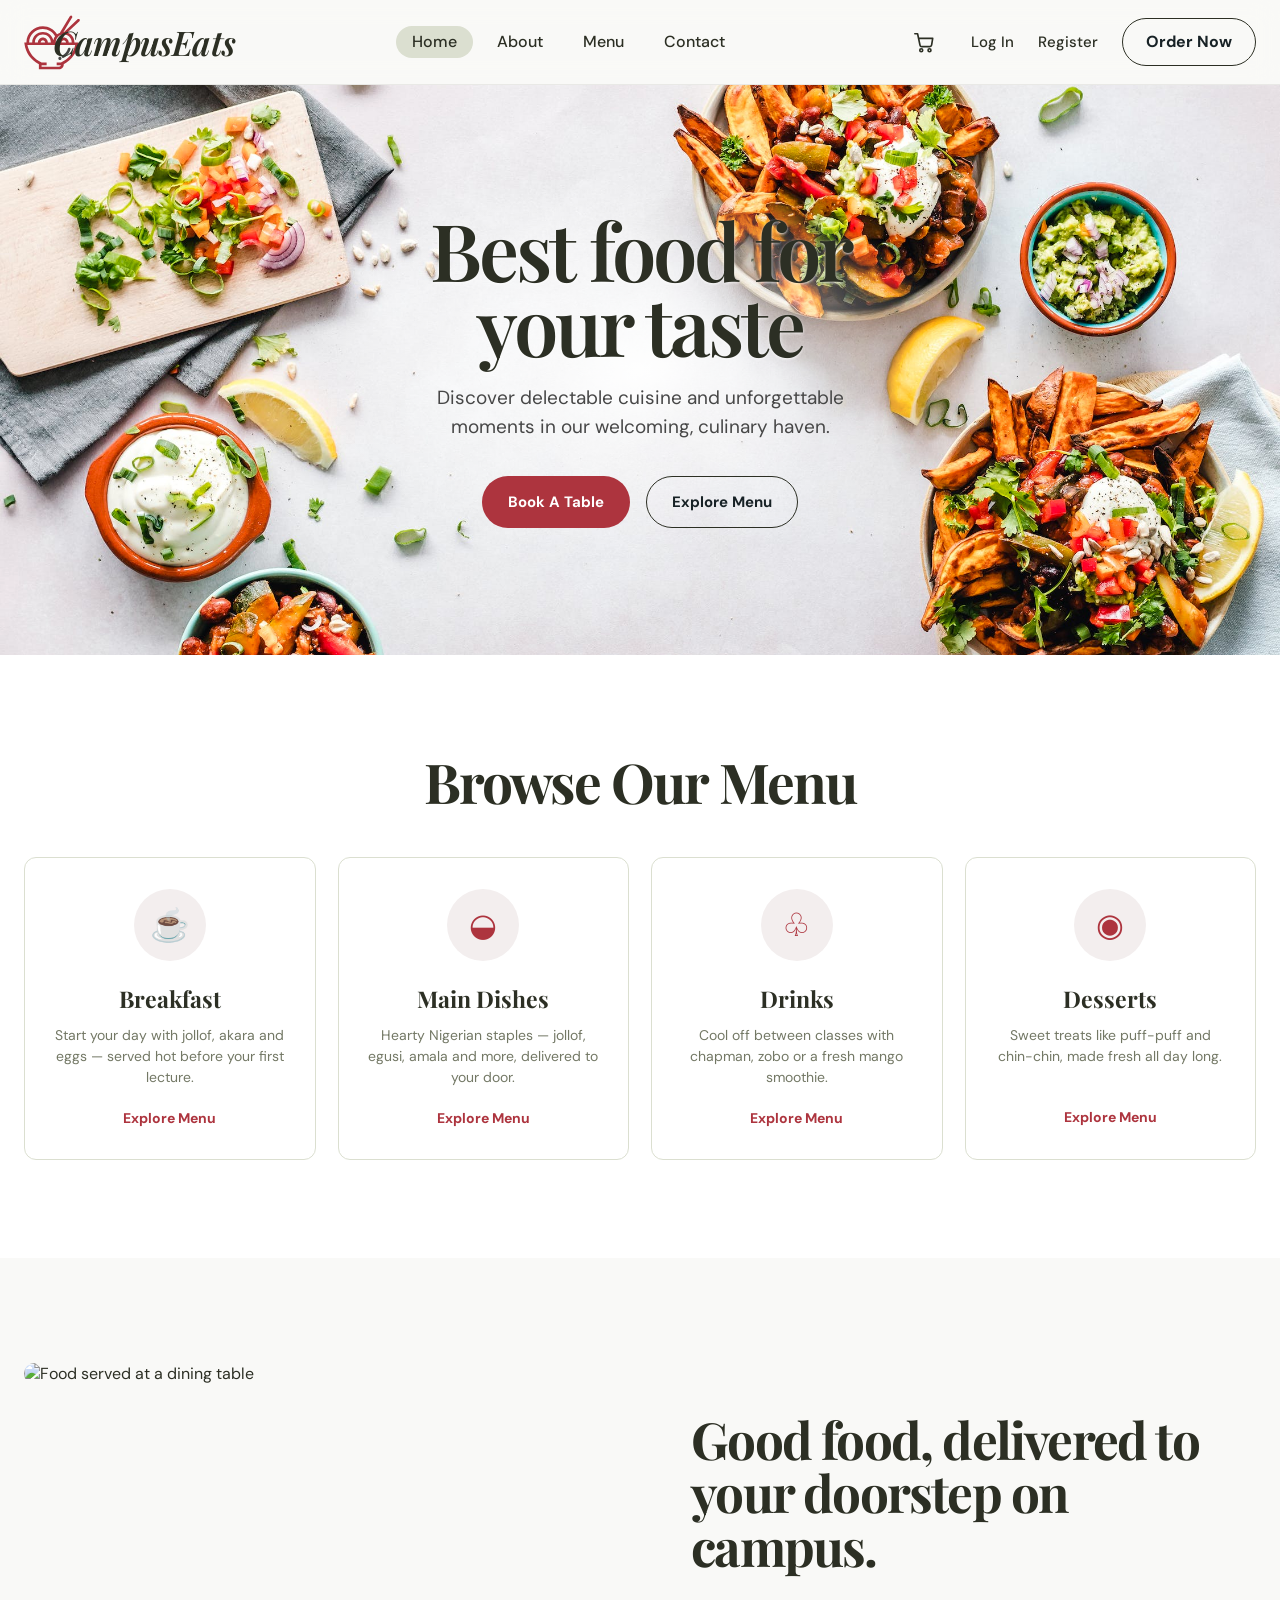
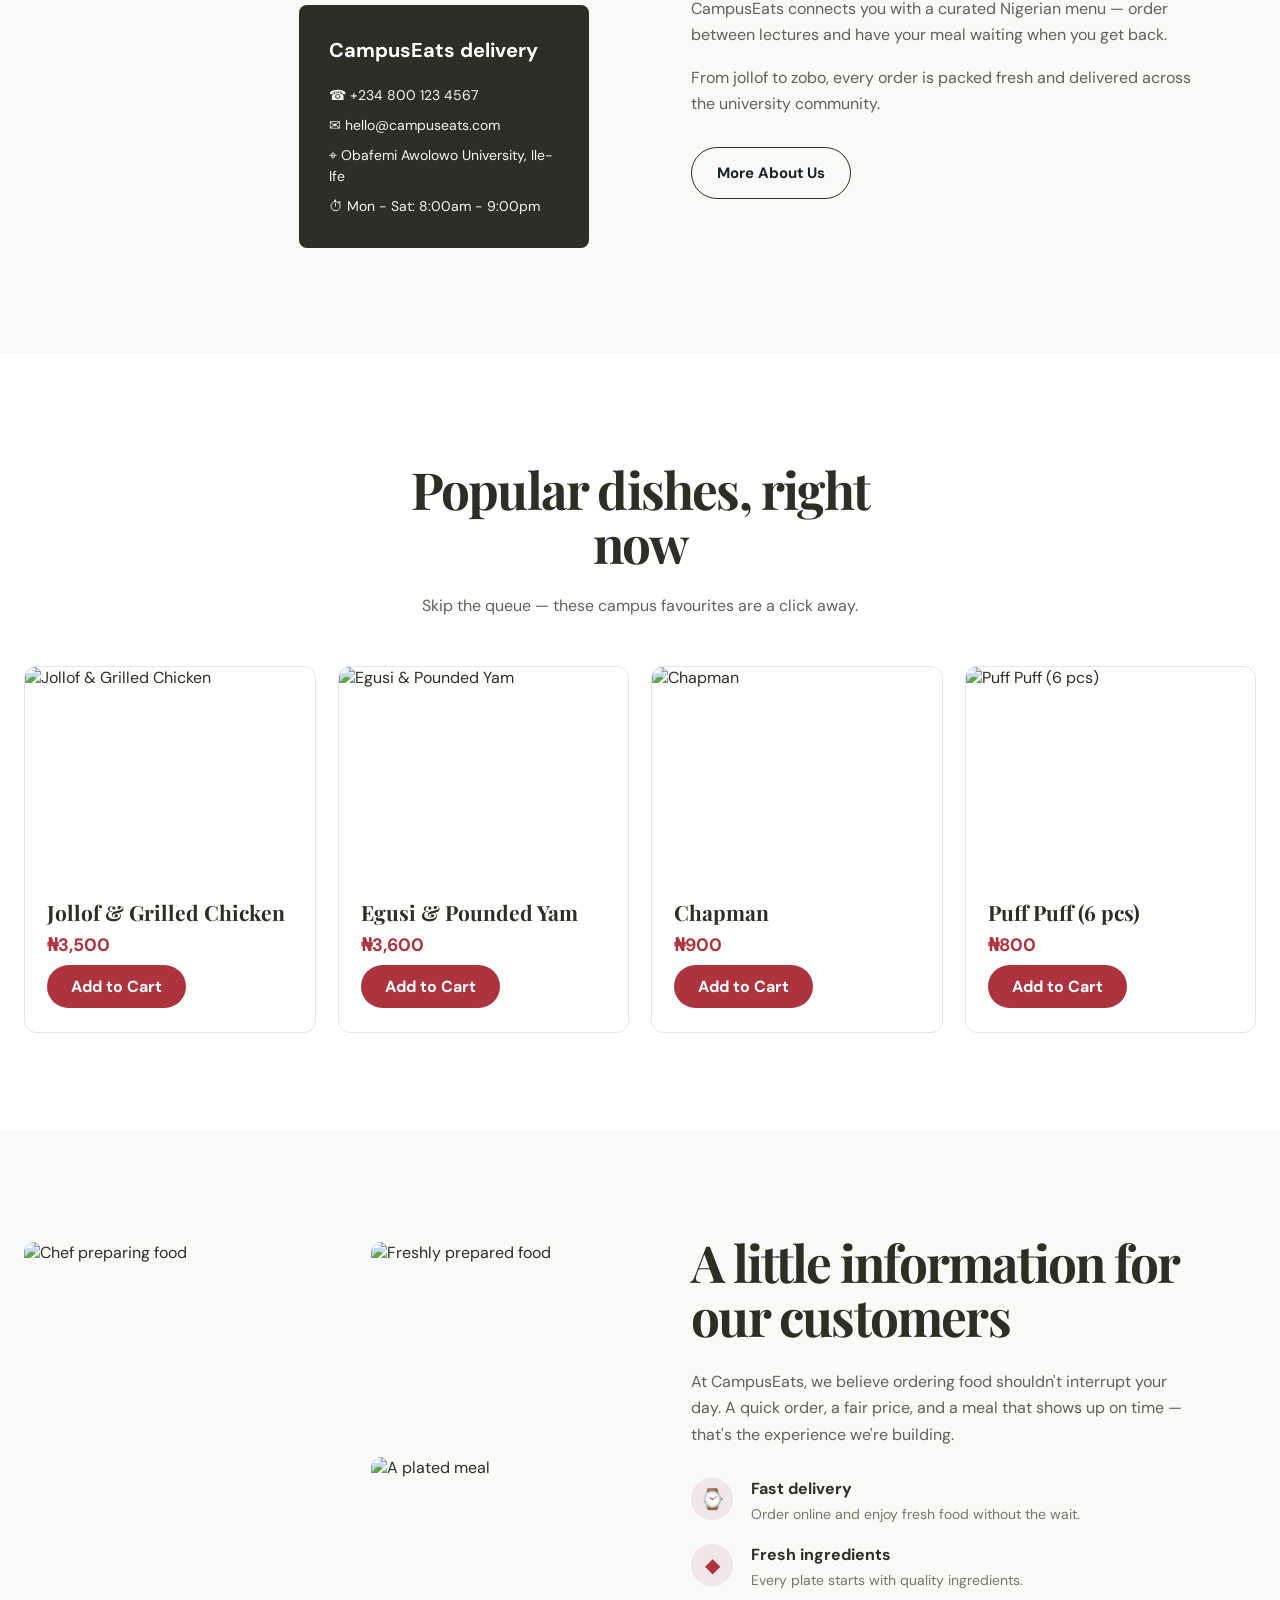
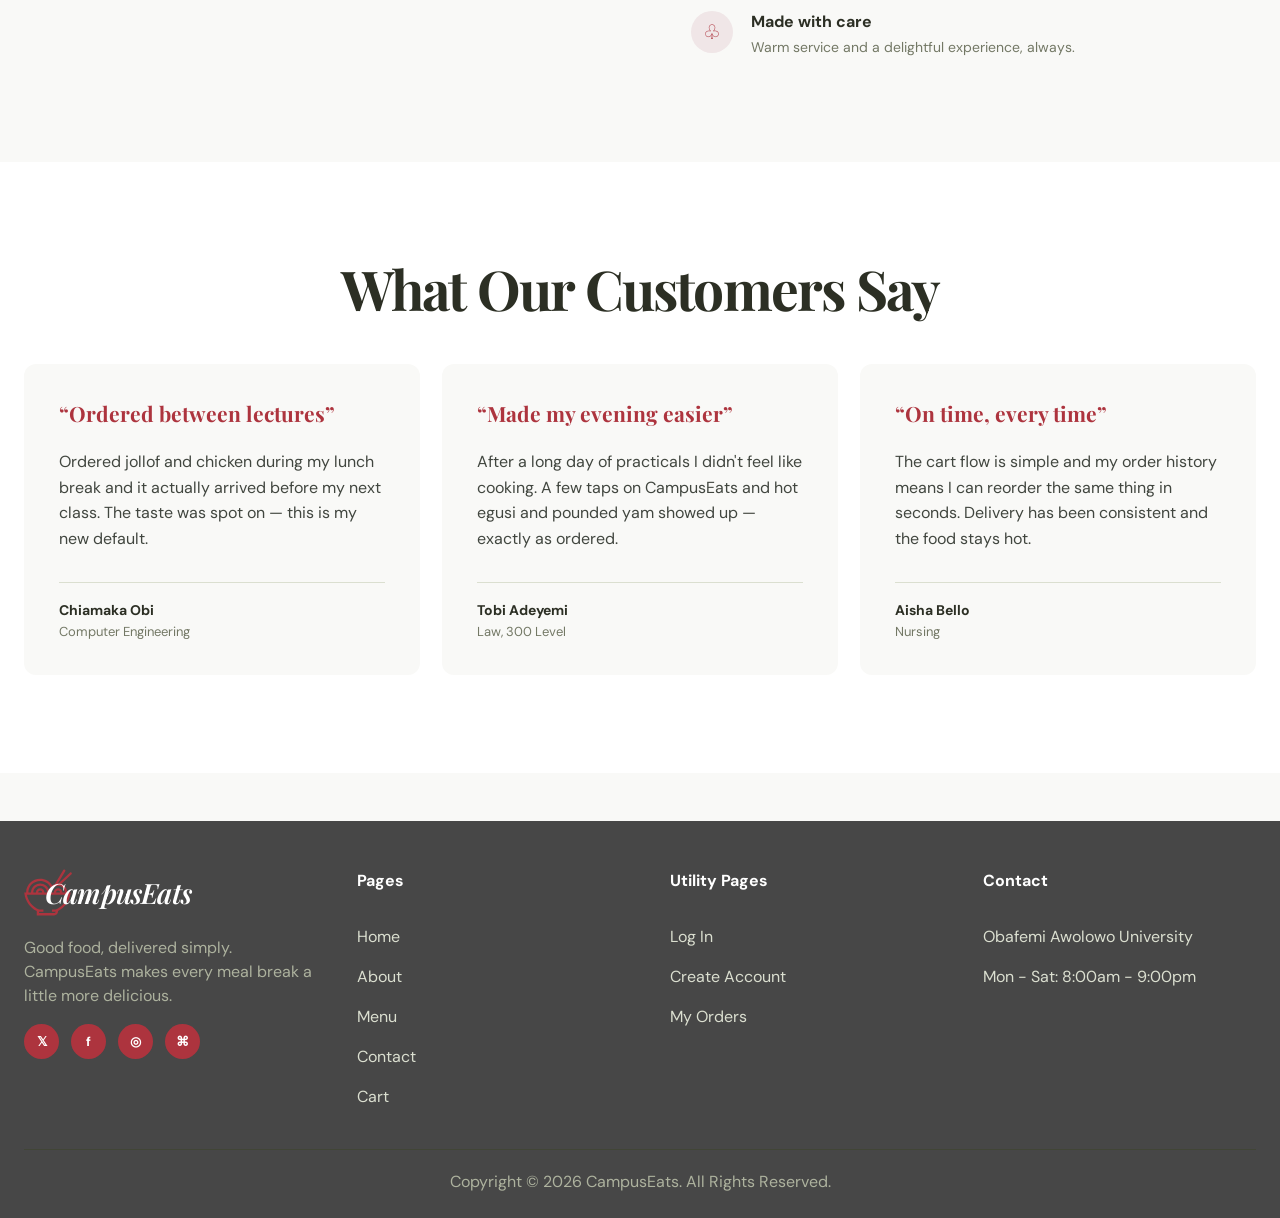
==== commit bfdd5b44: "feat(home): concept-aligned homepage — drop blog/events, add featured dishes - Remove blog section, " ====
--- a/index.html
+++ b/index.html
@@ -1,29 +1,195 @@
-<!DOCTYPE html>
+<!doctype html>
 <html lang="en">
-<head>
-  <meta charset="UTF-8">
-  <meta name="viewport" content="width=device-width, initial-scale=1.0">
-  <title>CampusEats | Online Food Ordering</title>
-  <link rel="stylesheet" href="css/base.css">
-  <link rel="icon" type="image/svg+xml" href="assets/logo-mark.svg">
-  <link rel="stylesheet" href="css/components.css">
-  <link rel="stylesheet" href="css/pages/index.css">
-</head>
-<body>
-  <main id="main" class="bistro-home">
-    <section class="bistro-hero" aria-labelledby="hero-title"><div class="bistro-wrap hero-content"><h1 id="hero-title">Best food for<br>your taste</h1><p>Discover delectable cuisine and unforgettable moments in our welcoming, culinary haven.</p><div class="bistro-actions"><a class="bistro-button bistro-button--red" href="pages/checkout.html">Book A Table</a><a class="bistro-button bistro-button--line" href="pages/menu.html">Explore Menu</a></div></div></section>
-    <section class="bistro-section bistro-wrap" aria-labelledby="browse-title"><h2 class="bistro-title" id="browse-title">Browse Our Menu</h2><div class="bistro-categories"><a href="pages/menu.html"><i>☕</i><h3>Breakfast</h3><p>In the new era of technology we look in the future with certainty and pride for our life.</p><b>Explore Menu</b></a><a href="pages/menu.html"><i>◒</i><h3>Main Dishes</h3><p>In the new era of technology we look in the future with certainty and pride for our life.</p><b>Explore Menu</b></a><a href="pages/menu.html"><i>♧</i><h3>Drinks</h3><p>In the new era of technology we look in the future with certainty and pride for our life.</p><b>Explore Menu</b></a><a href="pages/menu.html"><i>◉</i><h3>Desserts</h3><p>In the new era of technology we look in the future with certainty and pride for our life.</p><b>Explore Menu</b></a></div></section>
-    <section class="bistro-about"><div class="bistro-wrap about-grid"><div class="about-images"><img src="https://images.unsplash.com/photo-1600891964092-4316c288032e?auto=format&amp;fit=crop&amp;w=1000&amp;q=85" alt="Food served at a dining table"><aside><h3>Come and visit us</h3><p>☎ (414) 857 - 0107</p><p>✉ happytummy@restaurant.com</p><p>⌖ 837 W. Marshall Lane Marshalltown, IA 50158, Los Angeles</p></aside></div><div><h2>We provide healthy food for your family.</h2><p>Our story began with a vision to create a unique dining experience that merges fine dining, exceptional service, and a vibrant ambiance.</p><p>Rooted in city's rich culinary culture, we aim to honour the local roots while infusing a global palate.</p><a class="bistro-button bistro-button--line" href="pages/about.html">More About Us</a></div></div></section>
-    <section class="bistro-section bistro-wrap features"><div class="feature-intro"><h2>We also offer unique services for your events</h2></div><div class="feature-cards"><article><img src="https://images.unsplash.com/photo-1519167758481-83f550bb49b3?auto=format&amp;fit=crop&amp;w=800&amp;q=85" alt="Table prepared for a catered event"><h3>Caterings</h3><p>In the new era of technology we look in the future with certainty for life.</p></article><article><img src="https://images.unsplash.com/photo-1517457373958-b7bdd4587205?auto=format&amp;fit=crop&amp;w=800&amp;q=85" alt="Birthday celebration"><h3>Birthdays</h3><p>In the new era of technology we look in the future with certainty for life.</p></article><article><img src="https://images.unsplash.com/photo-1464366400600-7168b8af9bc3?auto=format&amp;fit=crop&amp;w=800&amp;q=85" alt="Wedding table decorations"><h3>Weddings</h3><p>In the new era of technology we look in the future with certainty for life.</p></article><article><img src="https://images.unsplash.com/photo-1507504031003-b417219a0fde?auto=format&amp;fit=crop&amp;w=800&amp;q=85" alt="Group gathered for an event"><h3>Events</h3><p>In the new era of technology we look in the future with certainty for life.</p></article></div></section>
-    <section class="bistro-info"><div class="bistro-wrap info-grid"><div class="info-gallery"><img class="info-gallery__large" src="https://images.unsplash.com/photo-1556910103-1c02745aae4d?auto=format&amp;fit=crop&amp;w=900&amp;q=85" alt="Chef preparing food"><img class="info-gallery__top" src="https://images.unsplash.com/photo-1543353071-873f17a7a088?auto=format&amp;fit=crop&amp;w=500&amp;q=85" alt="Freshly prepared food"><img class="info-gallery__bottom" src="https://images.unsplash.com/photo-1569058242253-92a9c755a0ec?auto=format&amp;fit=crop&amp;w=500&amp;q=85" alt="A plated meal"></div><div><h2>A little information for our valuable guest</h2><p>At our place, we believe that dining is not just about food, but also about the overall experience. Our staff, renowned for their warmth and dedication, strives to make every visit an unforgettable event.</p><ul><li><span>⌚</span><div><h3>Fast delivery</h3><p>Order online and enjoy fresh food without the wait.</p></div></li><li><span>◆</span><div><h3>Fresh ingredients</h3><p>Every plate starts with quality ingredients.</p></div></li><li><span>♧</span><div><h3>Made with care</h3><p>Warm service and a delightful experience, always.</p></div></li></ul></div></div></section>
-    <section class="bistro-section bistro-reviews" aria-labelledby="review-title"><div class="bistro-wrap"><h2 class="bistro-title" id="review-title">What Our Customers Say</h2><div class="review-cards"><blockquote><h3>“The best restaurant”</h3><p>Last night, we dined at place and were simply blown away. From the moment we stepped in, we were enveloped in an inviting atmosphere and greeted with warm smiles.</p><footer><b>Sophire Robson</b><span>Los Angeles, CA</span></footer></blockquote><blockquote><h3>“Simply delicious”</h3><p>Place exceeded my expectations on all fronts. The ambiance was cozy and relaxed, making it a perfect venue for our anniversary dinner. Each dish was prepared beautifully.</p><footer><b>Matt Cannon</b><span>San Diego, CA</span></footer></blockquote><blockquote><h3>“One of a kind restaurant”</h3><p>The culinary experience at place is first to none. The atmosphere is vibrant, the food is wonderful, and the team truly makes every meal memorable.</p><footer><b>Andy Smith</b><span>San Francisco, CA</span></footer></blockquote></div></div></section>
-    <section class="bistro-section bistro-wrap bistro-blog" aria-labelledby="blog-title"><div class="blog-head"><h2 id="blog-title">Our Blog &amp; Articles</h2><a class="bistro-button bistro-button--red" href="pages/about.html">Read All Articles</a></div><div class="blog-grid"><article class="blog-feature"><img src="https://images.unsplash.com/photo-1568901346375-23c9450c58cd?auto=format&amp;fit=crop&amp;w=1100&amp;q=85" alt="Burger and fries"><div><small>January 3, 2023</small><h3>The secret tips &amp; tricks to prepare a perfect burger &amp; pizza for our customers</h3><p>Lorem ipsum dolor sit amet consectetur of a adipiscing elitilmim semper adipiscing massa gravida nisi cras enim quis nibholm.</p></div></article><div class="blog-small"><article><img src="assets/footer-1.jpg" alt="Pancakes"><small>January 3, 2023</small><h3>How to prepare the perfect french fries in an air fryer</h3></article><article><img src="assets/footer-3.jpg" alt="French fries"><small>January 3, 2023</small><h3>How to prepare delicious chicken tenders</h3></article><article><img src="https://images.unsplash.com/photo-1484723091739-30a097e8f929?auto=format&amp;fit=crop&amp;w=600&amp;q=85" alt="Toast breakfast"><small>January 3, 2023</small><h3>7 delicious cheesecake recipes you can prepare</h3></article><article><img src="https://images.unsplash.com/photo-1600891963935-9e50ca0928d5?auto=format&amp;fit=crop&amp;w=600&amp;q=85" alt="Plate of food"><small>January 3, 2023</small><h3>How to prepare the perfect breakfast for your family</h3></article></div></div></section>
-  </main>
-  <script src="js/storage.js"></script>
-  <script src="js/utils.js"></script>
-  <script src="js/data.js"></script>
-  <script src="js/cart.js"></script>
-  <script src="js/auth.js"></script>
-  <script src="js/components.js"></script>
-</body>
+  <head>
+    <meta charset="UTF-8" />
+    <meta name="viewport" content="width=device-width, initial-scale=1.0" />
+    <title>CampusEats | Online Food Ordering</title>
+    <link rel="stylesheet" href="css/base.css" />
+    <link rel="icon" type="image/svg+xml" href="assets/logo-mark.svg" />
+    <link rel="stylesheet" href="css/components.css" />
+    <link rel="stylesheet" href="css/pages/index.css" />
+  </head>
+  <body>
+    <main id="main" class="bistro-home">
+      <section class="bistro-hero" aria-labelledby="hero-title">
+        <div class="bistro-wrap hero-content">
+          <h1 id="hero-title">Best food for<br />your taste</h1>
+          <p>
+            Discover delectable cuisine and unforgettable moments in our
+            welcoming, culinary haven.
+          </p>
+          <div class="bistro-actions">
+            <a
+              class="bistro-button bistro-button--red"
+              href="pages/checkout.html"
+              >Book A Table</a
+            ><a class="bistro-button bistro-button--line" href="pages/menu.html"
+              >Explore Menu</a
+            >
+          </div>
+        </div>
+      </section>
+      <section
+        class="bistro-section bistro-wrap"
+        aria-labelledby="browse-title"
+      >
+        <h2 class="bistro-title" id="browse-title">Browse Our Menu</h2>
+        <div class="bistro-categories">
+          <a href="pages/menu.html"
+            ><i>☕</i>
+            <h3>Breakfast</h3>
+            <p>Start your day with jollof, akara and eggs — served hot before your first lecture.</p>
+            <b>Explore Menu</b></a
+          ><a href="pages/menu.html"
+            ><i>◒</i>
+            <h3>Main Dishes</h3>
+            <p>Hearty Nigerian staples — jollof, egusi, amala and more, delivered to your door.</p>
+            <b>Explore Menu</b></a
+          ><a href="pages/menu.html"
+            ><i>♧</i>
+            <h3>Drinks</h3>
+            <p>Cool off between classes with chapman, zobo or a fresh mango smoothie.</p>
+            <b>Explore Menu</b></a
+          ><a href="pages/menu.html"
+            ><i>◉</i>
+            <h3>Desserts</h3>
+            <p>Sweet treats like puff-puff and chin-chin, made fresh all day long.</p>
+            <b>Explore Menu</b></a
+          >
+        </div>
+      </section>
+      <section class="bistro-about">
+        <div class="bistro-wrap about-grid">
+          <div class="about-images">
+            <img
+              src="https://images.unsplash.com/photo-1600891964092-4316c288032e?auto=format&amp;fit=crop&amp;w=1000&amp;q=85"
+              alt="Food served at a dining table"
+            />
+            <aside>
+              <h3>CampusEats delivery</h3>
+              <p>☎ +234 800 123 4567</p>
+              <p>✉ hello@campuseats.com</p>
+              <p>⌖ Obafemi Awolowo University, Ile-Ife</p>
+              <p>⏱ Mon - Sat: 8:00am - 9:00pm</p>
+            </aside>
+          </div>
+          <div>
+            <h2>Good food, delivered to your doorstep on campus.</h2>
+            <p>
+              CampusEats connects you with a curated Nigerian menu — order
+              between lectures and have your meal waiting when you get back.
+            </p>
+            <p>
+              From jollof to zobo, every order is packed fresh and delivered
+              across the university community.
+            </p>
+            <a class="bistro-button bistro-button--line" href="pages/about.html"
+              >More About Us</a
+            >
+          </div>
+        </div>
+      </section>
+      <section class="bistro-section bistro-wrap features">
+        <div class="feature-intro">
+          <h2>Popular dishes, right now</h2>
+          <p>Skip the queue — these campus favourites are a click away.</p>
+        </div>
+        <div class="feature-cards" id="featured-dishes"></div>
+      </section>
+      <section class="bistro-info">
+        <div class="bistro-wrap info-grid">
+          <div class="info-gallery">
+            <img
+              class="info-gallery__large"
+              src="https://images.unsplash.com/photo-1556910103-1c02745aae4d?auto=format&amp;fit=crop&amp;w=900&amp;q=85"
+              alt="Chef preparing food"
+            /><img
+              class="info-gallery__top"
+              src="https://images.unsplash.com/photo-1543353071-873f17a7a088?auto=format&amp;fit=crop&amp;w=500&amp;q=85"
+              alt="Freshly prepared food"
+            /><img
+              class="info-gallery__bottom"
+              src="https://images.unsplash.com/photo-1569058242253-92a9c755a0ec?auto=format&amp;fit=crop&amp;w=500&amp;q=85"
+              alt="A plated meal"
+            />
+          </div>
+          <div>
+            <h2>A little information for our customers</h2>
+            <p>
+              At CampusEats, we believe ordering food shouldn't interrupt your
+              day. A quick order, a fair price, and a meal that shows up on time
+              — that's the experience we're building.
+            </p>
+            <ul>
+              <li>
+                <span>⌚</span>
+                <div>
+                  <h3>Fast delivery</h3>
+                  <p>Order online and enjoy fresh food without the wait.</p>
+                </div>
+              </li>
+              <li>
+                <span>◆</span>
+                <div>
+                  <h3>Fresh ingredients</h3>
+                  <p>Every plate starts with quality ingredients.</p>
+                </div>
+              </li>
+              <li>
+                <span>♧</span>
+                <div>
+                  <h3>Made with care</h3>
+                  <p>Warm service and a delightful experience, always.</p>
+                </div>
+              </li>
+            </ul>
+          </div>
+        </div>
+      </section>
+      <section
+        class="bistro-section bistro-reviews"
+        aria-labelledby="review-title"
+      >
+        <div class="bistro-wrap">
+          <h2 class="bistro-title" id="review-title">What Our Customers Say</h2>
+          <div class="review-cards">
+            <blockquote>
+              <h3>“Ordered between lectures”</h3>
+              <p>
+                Ordered jollof and chicken during my lunch break and it actually
+                arrived before my next class. The taste was spot on — this is my
+                new default.
+              </p>
+              <footer><b>Chiamaka Obi</b><span>Computer Engineering</span></footer>
+            </blockquote>
+            <blockquote>
+              <h3>“Made my evening easier”</h3>
+              <p>
+                After a long day of practicals I didn't feel like cooking. A few
+                taps on CampusEats and hot egusi and pounded yam showed up —
+                exactly as ordered.
+              </p>
+              <footer><b>Tobi Adeyemi</b><span>Law, 300 Level</span></footer>
+            </blockquote>
+            <blockquote>
+              <h3>“On time, every time”</h3>
+              <p>
+                The cart flow is simple and my order history means I can reorder
+                the same thing in seconds. Delivery has been consistent and the
+                food stays hot.
+              </p>
+              <footer><b>Aisha Bello</b><span>Nursing</span></footer>
+            </blockquote>
+          </div>
+        </div>
+      </section>
+      </main>
+    <script src="js/storage.js"></script>
+    <script src="js/utils.js"></script>
+    <script src="js/data.js"></script>
+    <script src="js/cart.js"></script>
+    <script src="js/auth.js"></script>
+    <script src="js/components.js"></script>
+    <script src="js/home.js"></script>
+  </body>
 </html>
--- a/css/pages/index.css
+++ b/css/pages/index.css
@@ -1,6 +1,519 @@
-.bistro-home{display:block;background:#fff;color:#2c2f24}.bistro-wrap{width:min(1296px,calc(100% - 48px));margin:0 auto}.bistro-home h1,.bistro-home h2,.bistro-home h3{font-family:'Playfair Display',Georgia,serif}.bistro-hero{position:relative;display:grid;min-height:570px;place-items:center;overflow:hidden;background:#f9f9f7 url(../assets/hero.png) center/cover no-repeat;text-align:center}.hero-content{position:relative;z-index:1;max-width:660px;padding:88px 0}.hero-content h1{margin:0 0 23px;font-size:clamp(56px,6.2vw,82px);font-weight:600;letter-spacing:-3px;line-height:.94}.hero-content p{max-width:490px;margin:0 auto;color:#474747;font-size:19px;line-height:1.52}.bistro-actions{display:flex;justify-content:center;gap:16px;margin-top:34px}.bistro-button{display:inline-flex;min-height:52px;align-items:center;justify-content:center;border:1.5px solid transparent;border-radius:99px;padding:13px 25px;font-size:15px;font-weight:700;text-decoration:none;transition:.2s ease}.bistro-button:hover{transform:translateY(-2px)}.bistro-button--red{color:#fff;background:#ad343e}.bistro-button--red:hover{background:#8e2730}.bistro-button--line{border-color:#2c2f24;color:#182226}.bistro-button--line:hover{color:#fff;background:#2c2f24}
-.bistro-section{padding:98px 0}.bistro-title{margin:0 0 48px;font-size:clamp(39px,4.4vw,55px);letter-spacing:-1.8px;line-height:1.02;text-align:center}.bistro-categories{display:grid;grid-template-columns:repeat(4,1fr);gap:22px}.bistro-categories a{min-height:295px;padding:31px 25px;border:1px solid #dbdfd0;border-radius:12px;color:inherit;text-align:center;text-decoration:none;transition:.2s ease}.bistro-categories a:hover{transform:translateY(-5px);border-color:#ad343e;box-shadow:0 14px 30px rgba(44,47,36,.09)}.bistro-categories i{display:grid;width:72px;height:72px;place-items:center;margin:0 auto 22px;border-radius:50%;color:#ad343e;background:#f3eeee;font-family:Georgia,serif;font-size:32px;font-style:normal}.bistro-categories h3{margin:0 0 11px;font-size:23px}.bistro-categories p{min-height:62px;margin:0 0 19px;color:#737865;font-size:14px;line-height:1.5}.bistro-categories b{color:#ad343e;font-size:14px}
-.bistro-about{padding:105px 0;background:#f9f9f7}.about-grid{display:grid;grid-template-columns:1fr 1fr;align-items:center;gap:clamp(50px,8vw,120px)}.about-images{position:relative;min-height:485px}.about-images>img{width:77%;height:450px;object-fit:cover;border-radius:12px}.about-images aside{position:absolute;right:0;bottom:0;display:grid;gap:10px;width:290px;padding:32px 30px;border-radius:8px;color:#fff;background:#2c2f24}.about-images aside h3{margin:0 0 12px;font-family:'DM Sans',Arial,sans-serif;font-size:20px}.about-images aside p{margin:0;color:#f7f7f4;font-size:14px;line-height:1.45}.about-grid h2,.info-grid h2,.feature-intro h2,.blog-head h2{max-width:515px;margin:0 0 22px;font-size:clamp(38px,4vw,54px);letter-spacing:-1.8px;line-height:1.05}.about-grid>div:last-child>p,.info-grid>div:last-child>p{max-width:500px;color:#5c6259;font-size:16px;line-height:1.65}.about-grid .bistro-button{margin-top:13px}
-.features{padding-top:110px}.feature-intro{margin-bottom:48px}.feature-cards{display:grid;grid-template-columns:repeat(4,1fr);gap:22px}.feature-cards img{width:100%;height:230px;border-radius:11px;object-fit:cover}.feature-cards h3{margin:22px 0 10px;font-size:23px}.feature-cards p{margin:0;color:#737865;font-size:15px;line-height:1.5}.bistro-info{padding:105px 0;background:#f9f9f7}.info-grid{display:grid;grid-template-columns:1fr 1fr;align-items:center;gap:clamp(50px,8vw,125px)}.info-gallery{position:relative;display:grid;grid-template:195px 195px/1.2fr .8fr;gap:20px;height:410px}.info-gallery img{width:100%;height:100%;border-radius:10px;object-fit:cover}.info-gallery__large{grid-row:1/3}.info-gallery__top,.info-gallery__bottom{grid-column:2}.info-grid h2{margin-bottom:25px}.info-grid ul{display:grid;gap:20px;margin:30px 0 0;padding:0;list-style:none}.info-grid li{display:flex;gap:18px}.info-grid li>span{display:grid;width:42px;height:42px;flex:0 0 auto;place-items:center;border-radius:50%;color:#ad343e;background:#f0e6e7;font-size:20px}.info-grid li h3{margin:0 0 5px;font-family:'DM Sans',Arial,sans-serif;font-size:16px}.info-grid li p{margin:0;color:#737865;font-size:14px;line-height:1.45}
-.bistro-reviews{background:#fff}.review-cards{display:grid;grid-template-columns:repeat(3,1fr);gap:22px}.review-cards blockquote{min-height:270px;margin:0;padding:35px;border-radius:12px;background:#f9f9f7}.review-cards h3{margin:0 0 22px;color:#ad343e;font-size:21px}.review-cards>blockquote>p{min-height:108px;margin:0 0 25px;color:#41463f;font-size:16px;line-height:1.6}.review-cards footer{display:grid;gap:4px;padding-top:18px;border-top:1px solid #dbdfd0;color:#737865;font-size:13px}.review-cards footer b{color:#2c2f24;font-size:14px}.bistro-blog{padding-top:105px}.blog-head{display:flex;align-items:center;justify-content:space-between;gap:25px;margin-bottom:44px}.blog-head h2{margin:0}.blog-grid{display:grid;grid-template-columns:1fr 1fr;gap:24px}.blog-feature,.blog-small article{overflow:hidden;border:1px solid #e5e6e2;border-radius:11px;background:#fff}.blog-feature img{width:100%;height:275px;display:block;object-fit:cover}.blog-feature>div{padding:24px 26px 27px}.bistro-blog small{display:block;margin-bottom:11px;color:#737865;font-size:12px}.blog-feature h3{max-width:530px;margin:0 0 11px;font-size:22px;line-height:1.3}.blog-feature p{margin:0;color:#737865;font-size:14px;line-height:1.5}.blog-small{display:grid;grid-template-columns:1fr 1fr;gap:22px}.blog-small article{padding-bottom:16px}.blog-small img{width:100%;height:115px;display:block;margin-bottom:16px;object-fit:cover}.blog-small small,.blog-small h3{margin-right:16px;margin-left:16px}.blog-small h3{margin-top:0;margin-bottom:0;font-size:15px;line-height:1.4}
-@media(max-width:900px){.bistro-categories,.feature-cards{grid-template-columns:repeat(2,1fr)}.about-grid,.info-grid{grid-template-columns:1fr}.about-grid>div:last-child,.info-grid>div:last-child{max-width:640px}.blog-grid{grid-template-columns:1fr}.bistro-hero{min-height:530px}}@media(max-width:600px){.bistro-wrap{width:min(100% - 32px,1296px)}.bistro-hero{min-height:520px}.hero-content{padding:65px 0}.hero-content h1{font-size:56px}.hero-content p{font-size:16px}.bistro-actions{flex-direction:column;width:min(100%,260px);margin-right:auto;margin-left:auto}.bistro-section{padding:70px 0}.bistro-title{margin-bottom:31px}.bistro-categories,.feature-cards,.review-cards,.blog-small{grid-template-columns:1fr}.bistro-categories a{min-height:0}.bistro-categories p{min-height:0}.bistro-about,.bistro-info{padding:72px 0}.about-images{min-height:390px}.about-images>img{width:85%;height:365px}.about-images aside{width:250px;padding:21px}.feature-intro{margin-bottom:31px}.feature-cards img{height:250px}.info-gallery{grid-template:160px 160px/1.15fr .85fr;height:340px;gap:12px}.review-cards blockquote{min-height:0}.review-cards>blockquote>p{min-height:0}.blog-head{align-items:flex-start;flex-direction:column}.blog-feature img{height:220px}.blog-small img{height:165px}}
+.bistro-home {
+  display: block;
+  background: #fff;
+  color: #2c2f24;
+}
+.bistro-wrap {
+  width: min(1296px, calc(100% - 48px));
+  margin: 0 auto;
+}
+.bistro-home h1,
+.bistro-home h2,
+.bistro-home h3 {
+  font-family: "Playfair Display", Georgia, serif;
+}
+.bistro-hero {
+  position: relative;
+  display: grid;
+  min-height: 570px;
+  place-items: center;
+  overflow: hidden;
+  background: #f9f9f7 url(../../assets/hero.png) center/cover no-repeat;
+  text-align: center;
+}
+.hero-content {
+  position: relative;
+  z-index: 1;
+  max-width: 760px;
+  padding: 88px 0;
+}
+.hero-content::before {
+  content: "";
+  position: absolute;
+  inset: -18px -10%;
+  z-index: -1;
+  background: radial-gradient(
+    ellipse closest-side,
+    rgba(255, 255, 255, 0.94),
+    rgba(255, 255, 255, 0) 72%
+  );
+}
+.hero-content h1 {
+  margin: 0 0 23px;
+  font-size: clamp(56px, 6.2vw, 82px);
+  font-weight: 600;
+  letter-spacing: -3px;
+  line-height: 0.94;
+  text-shadow: 0 1px 3px rgba(255, 255, 255, 0.85);
+}
+.hero-content p {
+  max-width: 490px;
+  margin: 0 auto;
+  color: #474747;
+  font-size: 19px;
+  line-height: 1.52;
+}
+.bistro-actions {
+  display: flex;
+  justify-content: center;
+  gap: 16px;
+  margin-top: 34px;
+}
+.bistro-button {
+  display: inline-flex;
+  min-height: 52px;
+  align-items: center;
+  justify-content: center;
+  border: 1.5px solid transparent;
+  border-radius: 99px;
+  padding: 13px 25px;
+  font-size: 15px;
+  font-weight: 700;
+  text-decoration: none;
+  transition: 0.2s ease;
+}
+.bistro-button:hover {
+  transform: translateY(-2px);
+}
+.bistro-button--red {
+  color: #fff;
+  background: #ad343e;
+}
+.bistro-button--red:hover {
+  background: #8e2730;
+}
+.bistro-button--line {
+  border-color: #2c2f24;
+  color: #182226;
+}
+.bistro-button--line:hover {
+  color: #fff;
+  background: #2c2f24;
+}
+.bistro-section {
+  padding: 98px 0;
+}
+.bistro-title {
+  margin: 0 0 48px;
+  font-size: clamp(39px, 4.4vw, 55px);
+  letter-spacing: -1.8px;
+  line-height: 1.02;
+  text-align: center;
+}
+.bistro-categories {
+  display: grid;
+  grid-template-columns: repeat(4, 1fr);
+  gap: 22px;
+}
+.bistro-categories a {
+  min-height: 295px;
+  padding: 31px 25px;
+  border: 1px solid #dbdfd0;
+  border-radius: 12px;
+  color: inherit;
+  text-align: center;
+  text-decoration: none;
+  transition: 0.2s ease;
+}
+.bistro-categories a:hover {
+  transform: translateY(-5px);
+  border-color: #ad343e;
+  box-shadow: 0 14px 30px rgba(44, 47, 36, 0.09);
+}
+.bistro-categories i {
+  display: grid;
+  width: 72px;
+  height: 72px;
+  place-items: center;
+  margin: 0 auto 22px;
+  border-radius: 50%;
+  color: #ad343e;
+  background: #f3eeee;
+  font-family: Georgia, serif;
+  font-size: 32px;
+  font-style: normal;
+}
+.bistro-categories h3 {
+  margin: 0 0 11px;
+  font-size: 23px;
+}
+.bistro-categories p {
+  min-height: 62px;
+  margin: 0 0 19px;
+  color: #737865;
+  font-size: 14px;
+  line-height: 1.5;
+}
+.bistro-categories b {
+  color: #ad343e;
+  font-size: 14px;
+}
+.bistro-about {
+  padding: 105px 0;
+  background: #f9f9f7;
+}
+.about-grid {
+  display: grid;
+  grid-template-columns: 1fr 1fr;
+  align-items: center;
+  gap: clamp(50px, 8vw, 120px);
+}
+.about-images {
+  position: relative;
+  min-height: 485px;
+}
+.about-images > img {
+  width: 77%;
+  height: 450px;
+  object-fit: cover;
+  border-radius: 12px;
+}
+.about-images aside {
+  position: absolute;
+  right: 0;
+  bottom: 0;
+  display: grid;
+  gap: 10px;
+  width: 290px;
+  padding: 32px 30px;
+  border-radius: 8px;
+  color: #fff;
+  background: #2c2f24;
+}
+.about-images aside h3 {
+  margin: 0 0 12px;
+  font-family: "DM Sans", Arial, sans-serif;
+  font-size: 20px;
+}
+.about-images aside p {
+  margin: 0;
+  color: #f7f7f4;
+  font-size: 14px;
+  line-height: 1.45;
+}
+.about-grid h2,
+.info-grid h2,
+.feature-intro h2 {
+  max-width: 515px;
+  margin: 0 0 22px;
+  font-size: clamp(38px, 4vw, 54px);
+  letter-spacing: -1.8px;
+  line-height: 1.05;
+}
+.about-grid > div:last-child > p,
+.info-grid > div:last-child > p {
+  max-width: 500px;
+  color: #5c6259;
+  font-size: 16px;
+  line-height: 1.65;
+}
+.about-grid .bistro-button {
+  margin-top: 13px;
+}
+.features {
+  padding-top: 110px;
+}
+.feature-intro {
+  margin-bottom: 48px;
+  text-align: center;
+}
+.feature-intro h2 {
+  margin-right: auto;
+  margin-left: auto;
+  text-align: center;
+}
+.feature-intro p {
+  max-width: 520px;
+  margin: 12px auto 0;
+  color: #5c6259;
+  font-size: 16px;
+  line-height: 1.6;
+}
+.feature-cards {
+  display: grid;
+  grid-template-columns: repeat(4, 1fr);
+  gap: 22px;
+}
+.feature-dish {
+  display: flex;
+  flex-direction: column;
+  overflow: hidden;
+  border: 1px solid #e5e6e2;
+  border-radius: 12px;
+  background: #fff;
+  transition: 0.2s ease;
+}
+.feature-dish:hover {
+  transform: translateY(-5px);
+  box-shadow: 0 14px 30px rgba(44, 47, 36, 0.09);
+}
+.feature-dish img {
+  width: 100%;
+  height: 210px;
+  object-fit: cover;
+}
+.feature-dish__body {
+  display: flex;
+  flex: 1;
+  flex-direction: column;
+  gap: 8px;
+  padding: 22px 22px 24px;
+}
+.feature-dish h3 {
+  margin: 0;
+  font-size: 21px;
+  line-height: 1.25;
+}
+.feature-price {
+  margin: 0;
+  color: var(--accent);
+  font-size: 18px;
+  font-weight: 700;
+}
+.feature-dish .btn-add {
+  margin-top: auto;
+}
+.btn-add {
+  align-self: flex-start;
+  border: 0;
+  border-radius: 118px;
+  padding: 11px 24px;
+  color: #fff;
+  background: var(--accent);
+  font: inherit;
+  font-weight: 700;
+  cursor: pointer;
+}
+.btn-add:hover {
+  background: #902a32;
+}
+.toast {
+  position: fixed;
+  left: 50%;
+  bottom: 28px;
+  z-index: 70;
+  max-width: min(92vw, 540px);
+  padding: 14px 24px;
+  border-radius: 12px;
+  color: #fff;
+  background: var(--ink);
+  box-shadow: 0 12px 32px rgba(0, 0, 0, 0.28);
+  font-size: 15px;
+  line-height: 22px;
+  text-align: center;
+  opacity: 0;
+  visibility: hidden;
+  transform: translate(-50%, 14px);
+  transition: opacity 0.25s ease, transform 0.25s ease, visibility 0.25s;
+}
+.toast.is-visible {
+  opacity: 1;
+  visibility: visible;
+  transform: translate(-50%, 0);
+}
+.toast a {
+  color: #ffdcdd;
+  font-weight: 700;
+  text-decoration: underline;
+  text-underline-offset: 3px;
+}
+.toast a:hover {
+  color: #fff;
+}
+.bistro-info {
+  padding: 105px 0;
+  background: #f9f9f7;
+}
+.info-grid {
+  display: grid;
+  grid-template-columns: 1fr 1fr;
+  align-items: center;
+  gap: clamp(50px, 8vw, 125px);
+}
+.info-gallery {
+  position: relative;
+  display: grid;
+  grid-template: 195px 195px/1.2fr 0.8fr;
+  gap: 20px;
+  height: 410px;
+}
+.info-gallery img {
+  width: 100%;
+  height: 100%;
+  border-radius: 10px;
+  object-fit: cover;
+}
+.info-gallery__large {
+  grid-row: 1/3;
+}
+.info-gallery__top,
+.info-gallery__bottom {
+  grid-column: 2;
+}
+.info-grid h2 {
+  margin-bottom: 25px;
+}
+.info-grid ul {
+  display: grid;
+  gap: 20px;
+  margin: 30px 0 0;
+  padding: 0;
+  list-style: none;
+}
+.info-grid li {
+  display: flex;
+  gap: 18px;
+}
+.info-grid li > span {
+  display: grid;
+  width: 42px;
+  height: 42px;
+  flex: 0 0 auto;
+  place-items: center;
+  border-radius: 50%;
+  color: #ad343e;
+  background: #f0e6e7;
+  font-size: 20px;
+}
+.info-grid li h3 {
+  margin: 0 0 5px;
+  font-family: "DM Sans", Arial, sans-serif;
+  font-size: 16px;
+}
+.info-grid li p {
+  margin: 0;
+  color: #737865;
+  font-size: 14px;
+  line-height: 1.45;
+}
+.bistro-reviews {
+  background: #fff;
+}
+.review-cards {
+  display: grid;
+  grid-template-columns: repeat(3, 1fr);
+  gap: 22px;
+}
+.review-cards blockquote {
+  min-height: 270px;
+  margin: 0;
+  padding: 35px;
+  border-radius: 12px;
+  background: #f9f9f7;
+}
+.review-cards h3 {
+  margin: 0 0 22px;
+  color: #ad343e;
+  font-size: 21px;
+}
+.review-cards > blockquote > p {
+  min-height: 108px;
+  margin: 0 0 25px;
+  color: #41463f;
+  font-size: 16px;
+  line-height: 1.6;
+}
+.review-cards footer {
+  display: grid;
+  gap: 4px;
+  padding-top: 18px;
+  border-top: 1px solid #dbdfd0;
+  color: #737865;
+  font-size: 13px;
+}
+.review-cards footer b {
+  color: #2c2f24;
+  font-size: 14px;
+}
+@media (max-width: 900px) {
+  .bistro-categories,
+  .feature-cards {
+    grid-template-columns: repeat(2, 1fr);
+  }
+  .about-grid,
+  .info-grid {
+    grid-template-columns: 1fr;
+  }
+  .about-grid > div:last-child,
+  .info-grid > div:last-child {
+    max-width: 640px;
+  }
+  .bistro-hero {
+    min-height: 530px;
+  }
+  .hero-content {
+    padding: 60px 0;
+  }
+}
+@media (max-width: 600px) {
+  .bistro-wrap {
+    width: min(100% - 32px, 1296px);
+  }
+  .bistro-hero {
+    min-height: 520px;
+  }
+  .hero-content {
+    padding: 40px 0;
+  }
+  .hero-content h1 {
+    font-size: 56px;
+  }
+  .hero-content p {
+    font-size: 16px;
+  }
+  .bistro-actions {
+    flex-direction: column;
+    width: min(100%, 260px);
+    margin-right: auto;
+    margin-left: auto;
+  }
+  .bistro-section {
+    padding: 70px 0;
+  }
+  .bistro-title {
+    margin-bottom: 31px;
+  }
+  .bistro-categories,
+  .feature-cards,
+  .review-cards {
+    grid-template-columns: 1fr;
+  }
+  .bistro-categories a {
+    min-height: 0;
+  }
+  .bistro-categories p {
+    min-height: 0;
+  }
+  .bistro-about,
+  .bistro-info {
+    padding: 72px 0;
+  }
+  .about-images {
+    min-height: 390px;
+  }
+  .about-images > img {
+    width: 85%;
+    height: 365px;
+  }
+  .about-images aside {
+    width: 250px;
+    padding: 21px;
+  }
+  .feature-intro {
+    margin-bottom: 31px;
+  }
+  .feature-dish img {
+    height: 240px;
+  }
+  .info-gallery {
+    grid-template: 160px 160px/1.15fr 0.85fr;
+    height: 340px;
+    gap: 12px;
+  }
+  .review-cards blockquote {
+    min-height: 0;
+  }
+  .review-cards > blockquote > p {
+    min-height: 0;
+  }
+}
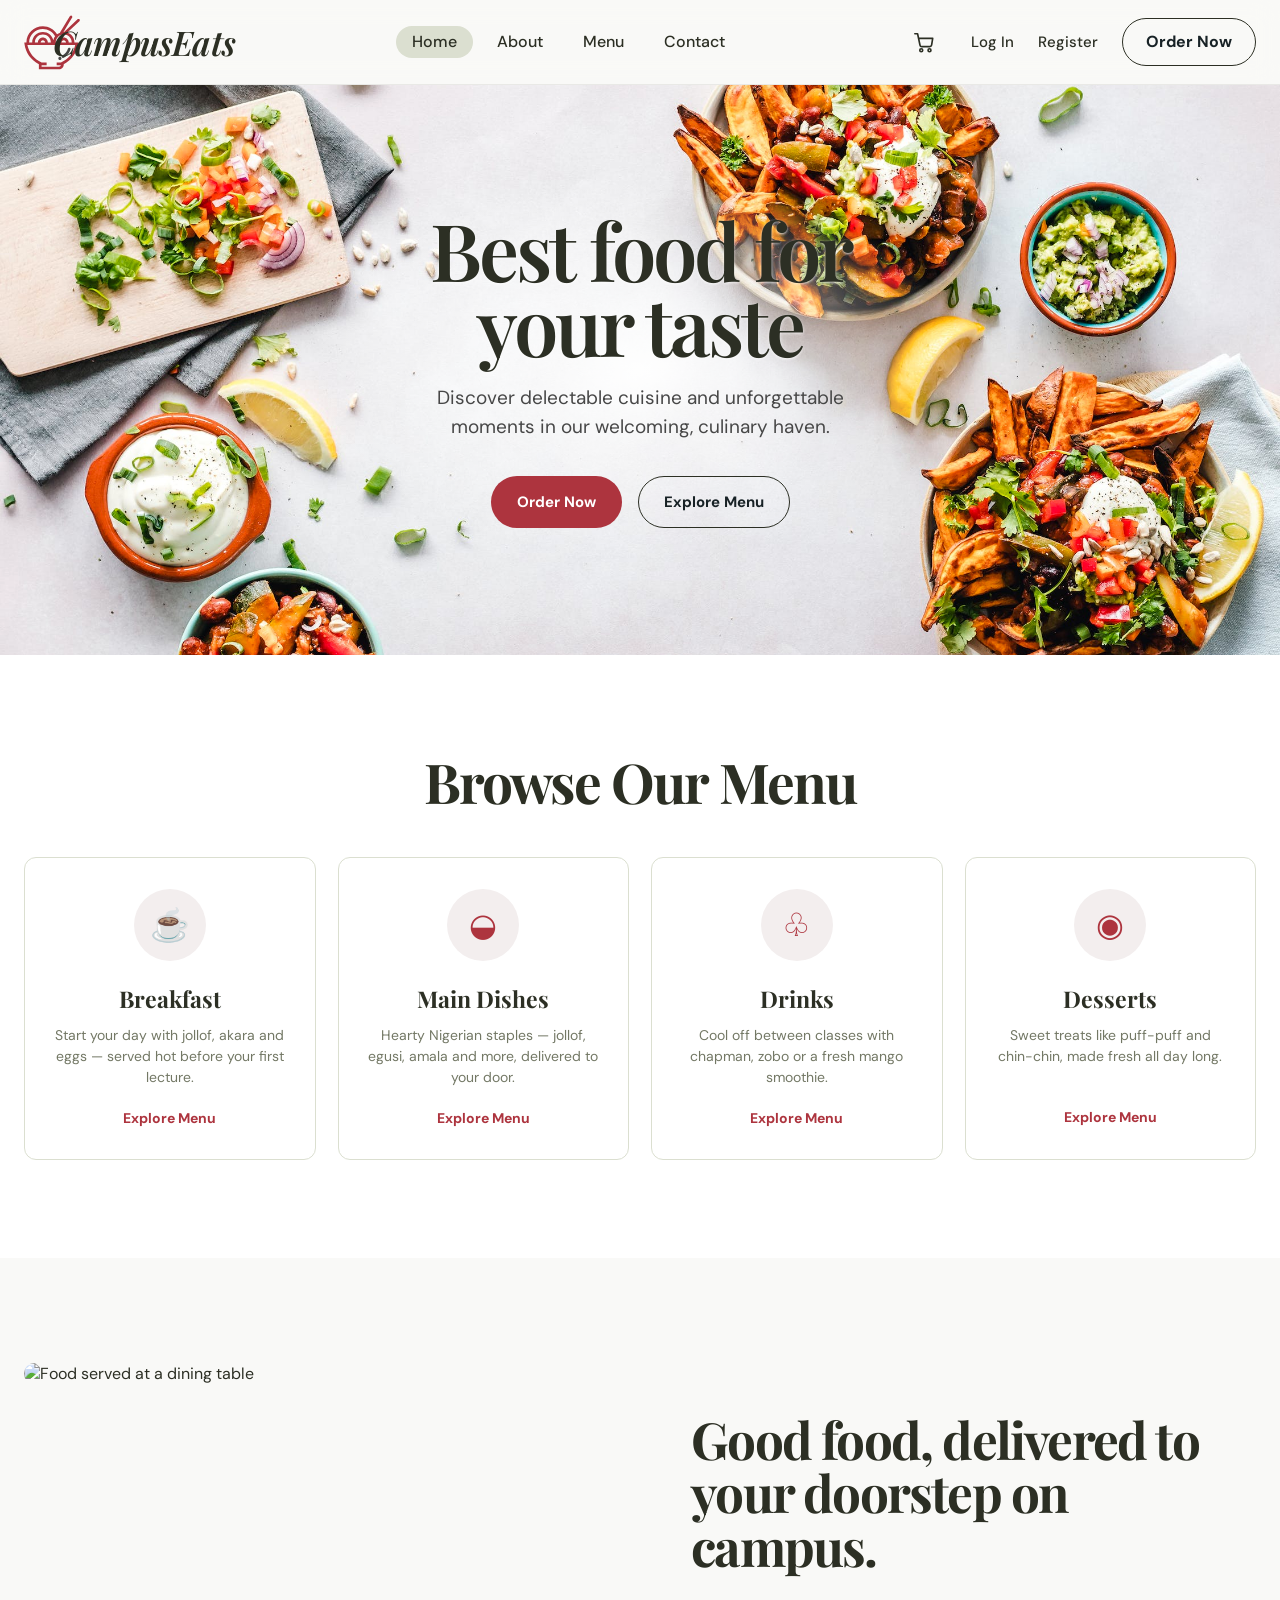
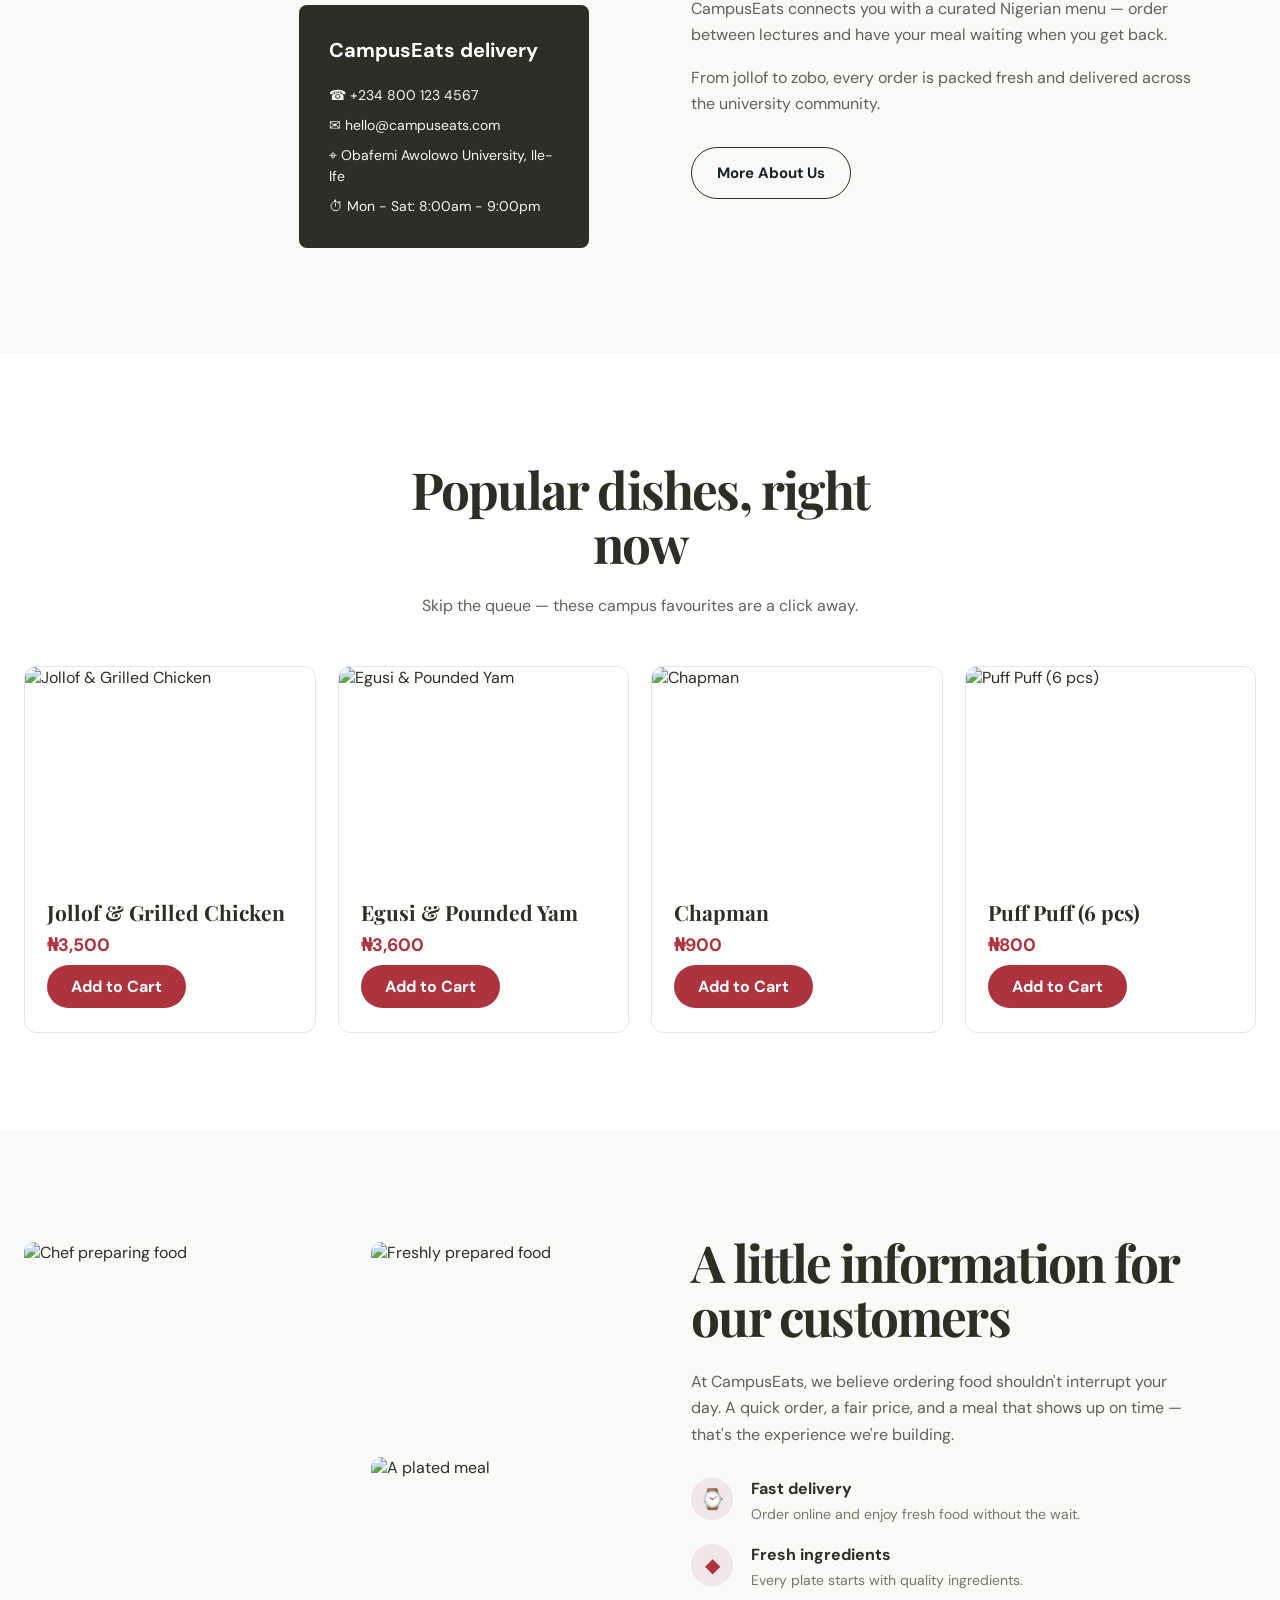
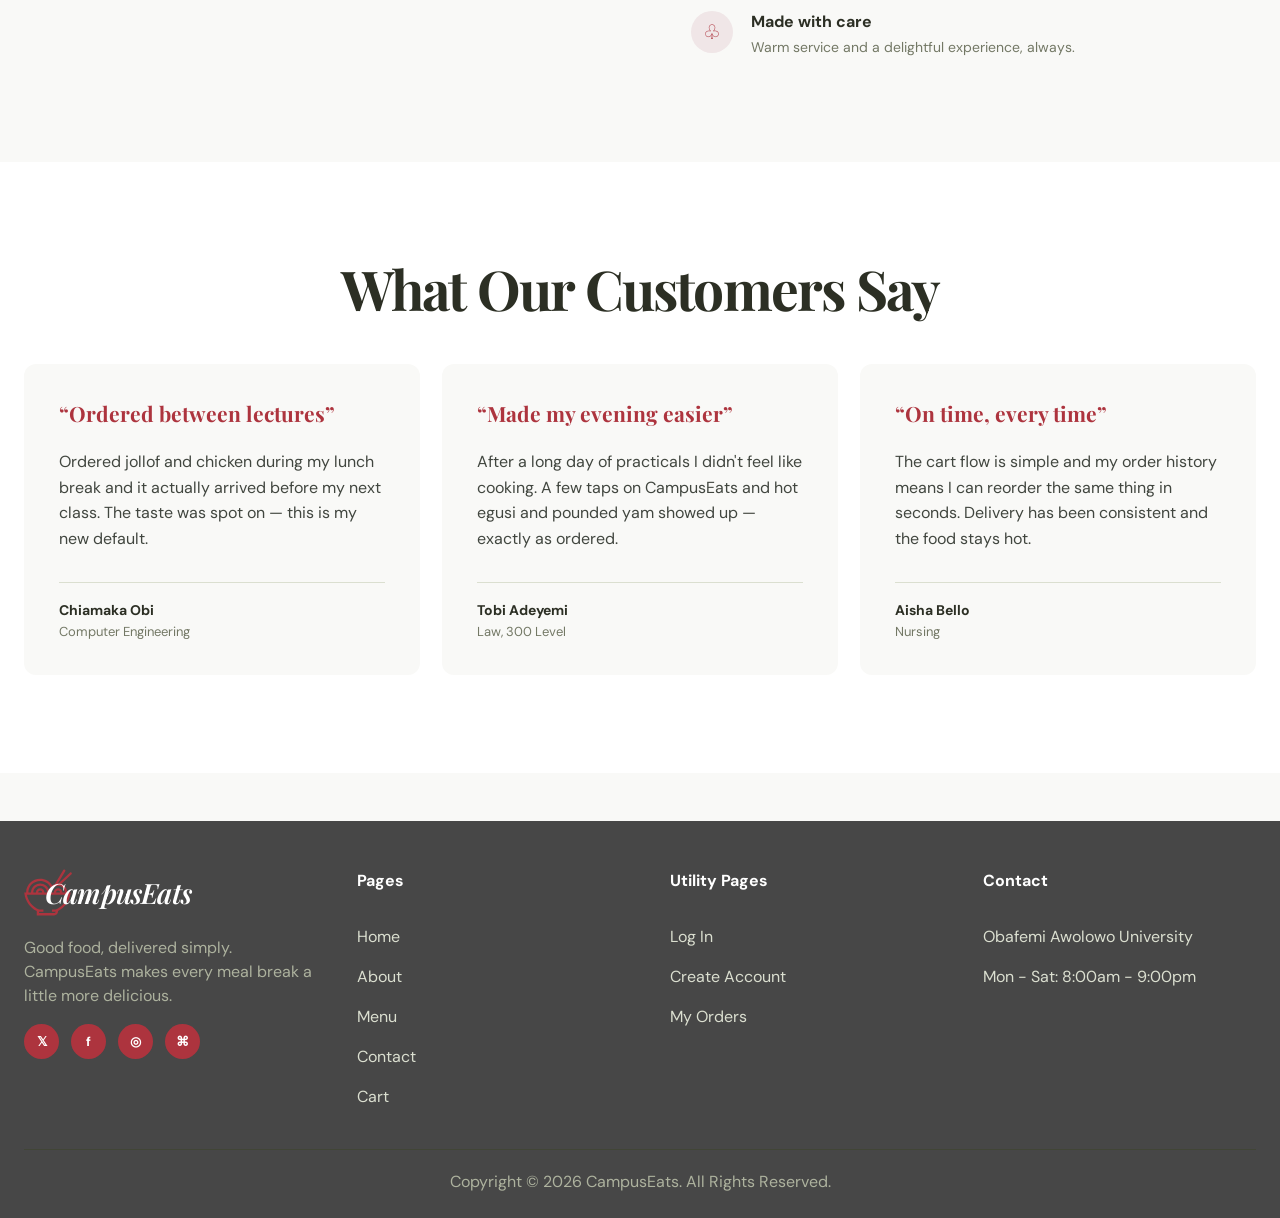
==== commit bbb64a93: "design(home): replace Book A Table CTA with Order Now" ====
--- a/index.html
+++ b/index.html
@@ -19,10 +19,8 @@
             welcoming, culinary haven.
           </p>
           <div class="bistro-actions">
-            <a
-              class="bistro-button bistro-button--red"
-              href="pages/checkout.html"
-              >Book A Table</a
+            <a class="bistro-button bistro-button--red" href="pages/checkout.html"
+              >Order Now</a
             ><a class="bistro-button bistro-button--line" href="pages/menu.html"
               >Explore Menu</a
             >
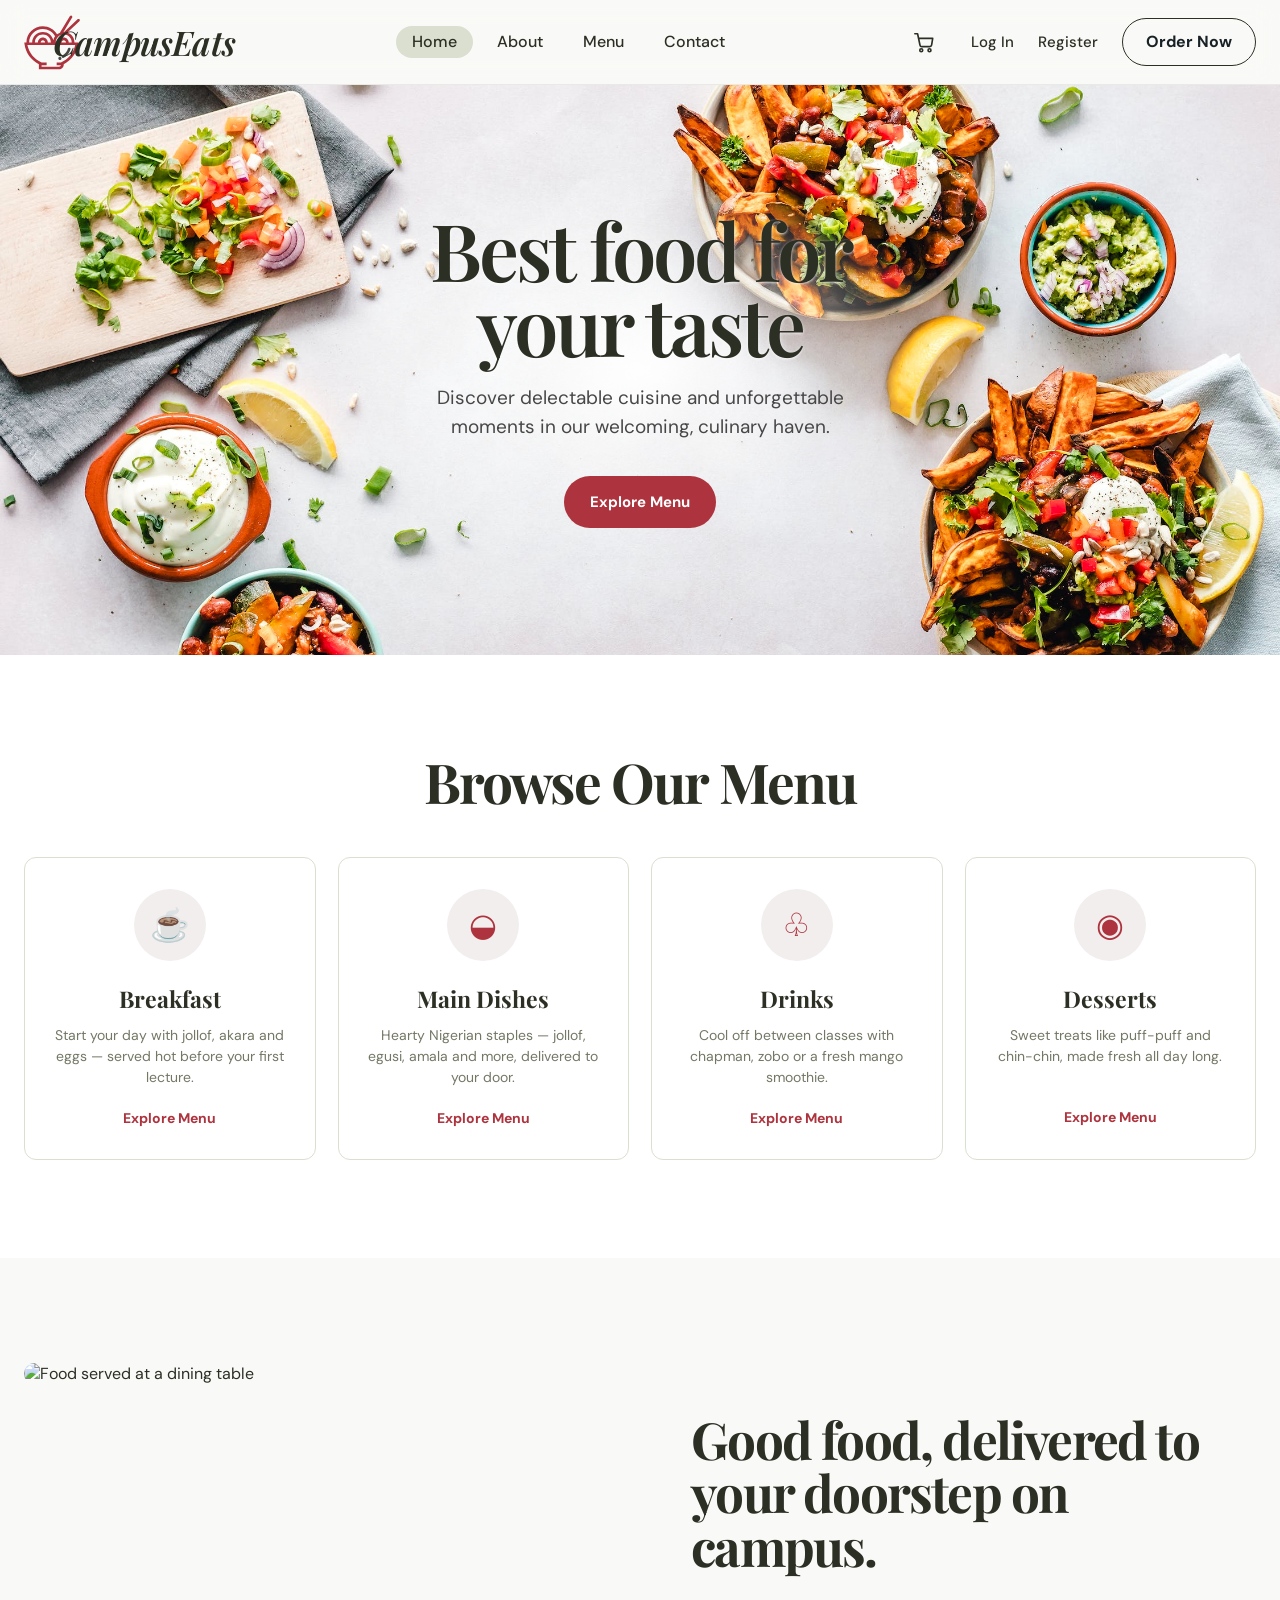
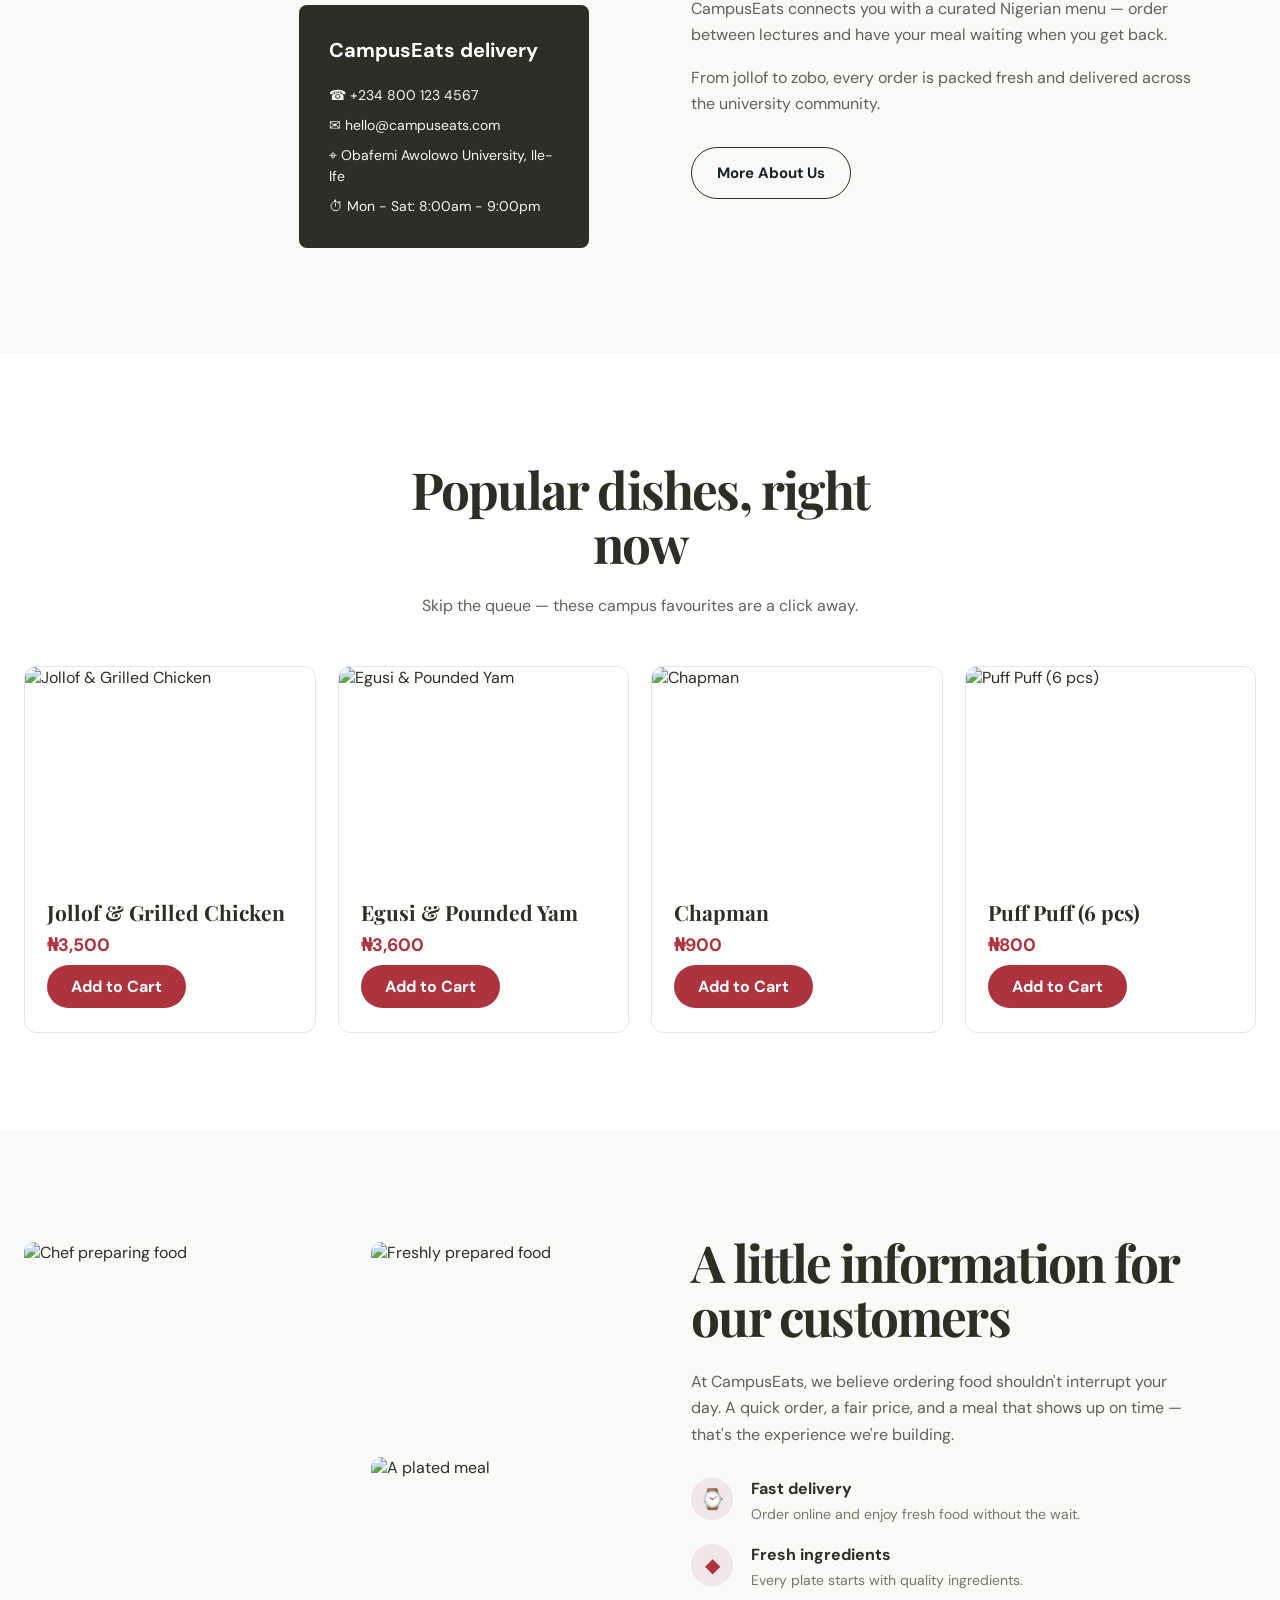
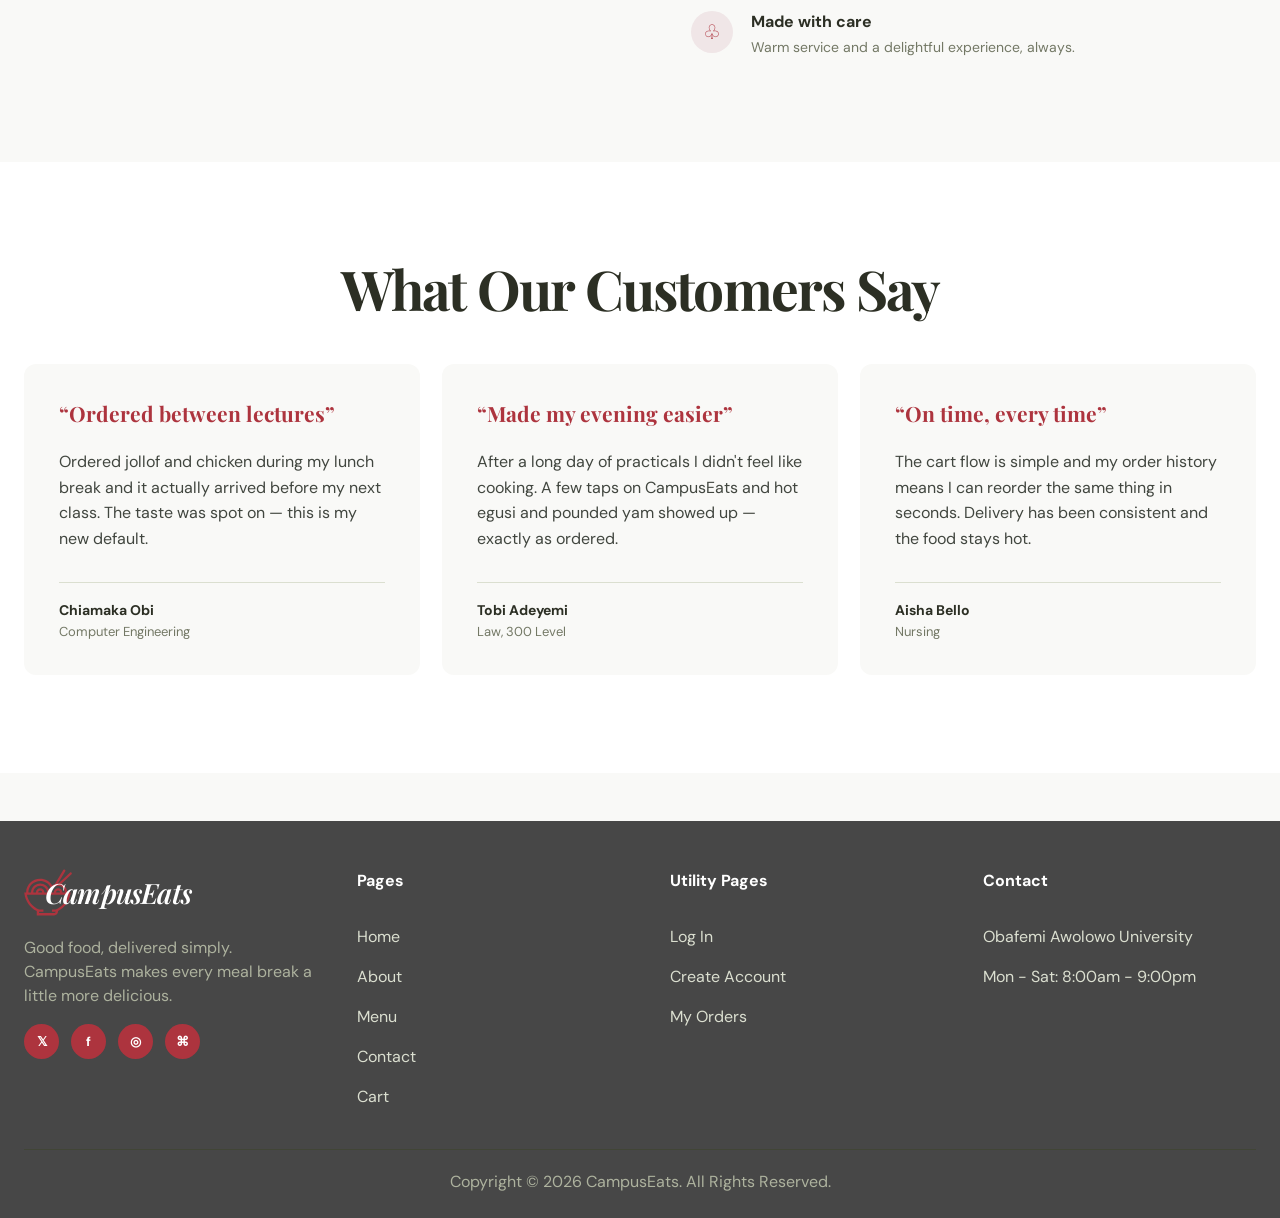
==== commit a3db3b8a: "design(home): single Explore Menu CTA in hero" ====
--- a/index.html
+++ b/index.html
@@ -19,9 +19,7 @@
             welcoming, culinary haven.
           </p>
           <div class="bistro-actions">
-            <a class="bistro-button bistro-button--red" href="pages/checkout.html"
-              >Order Now</a
-            ><a class="bistro-button bistro-button--line" href="pages/menu.html"
+            <a class="bistro-button bistro-button--red" href="pages/menu.html"
               >Explore Menu</a
             >
           </div>
